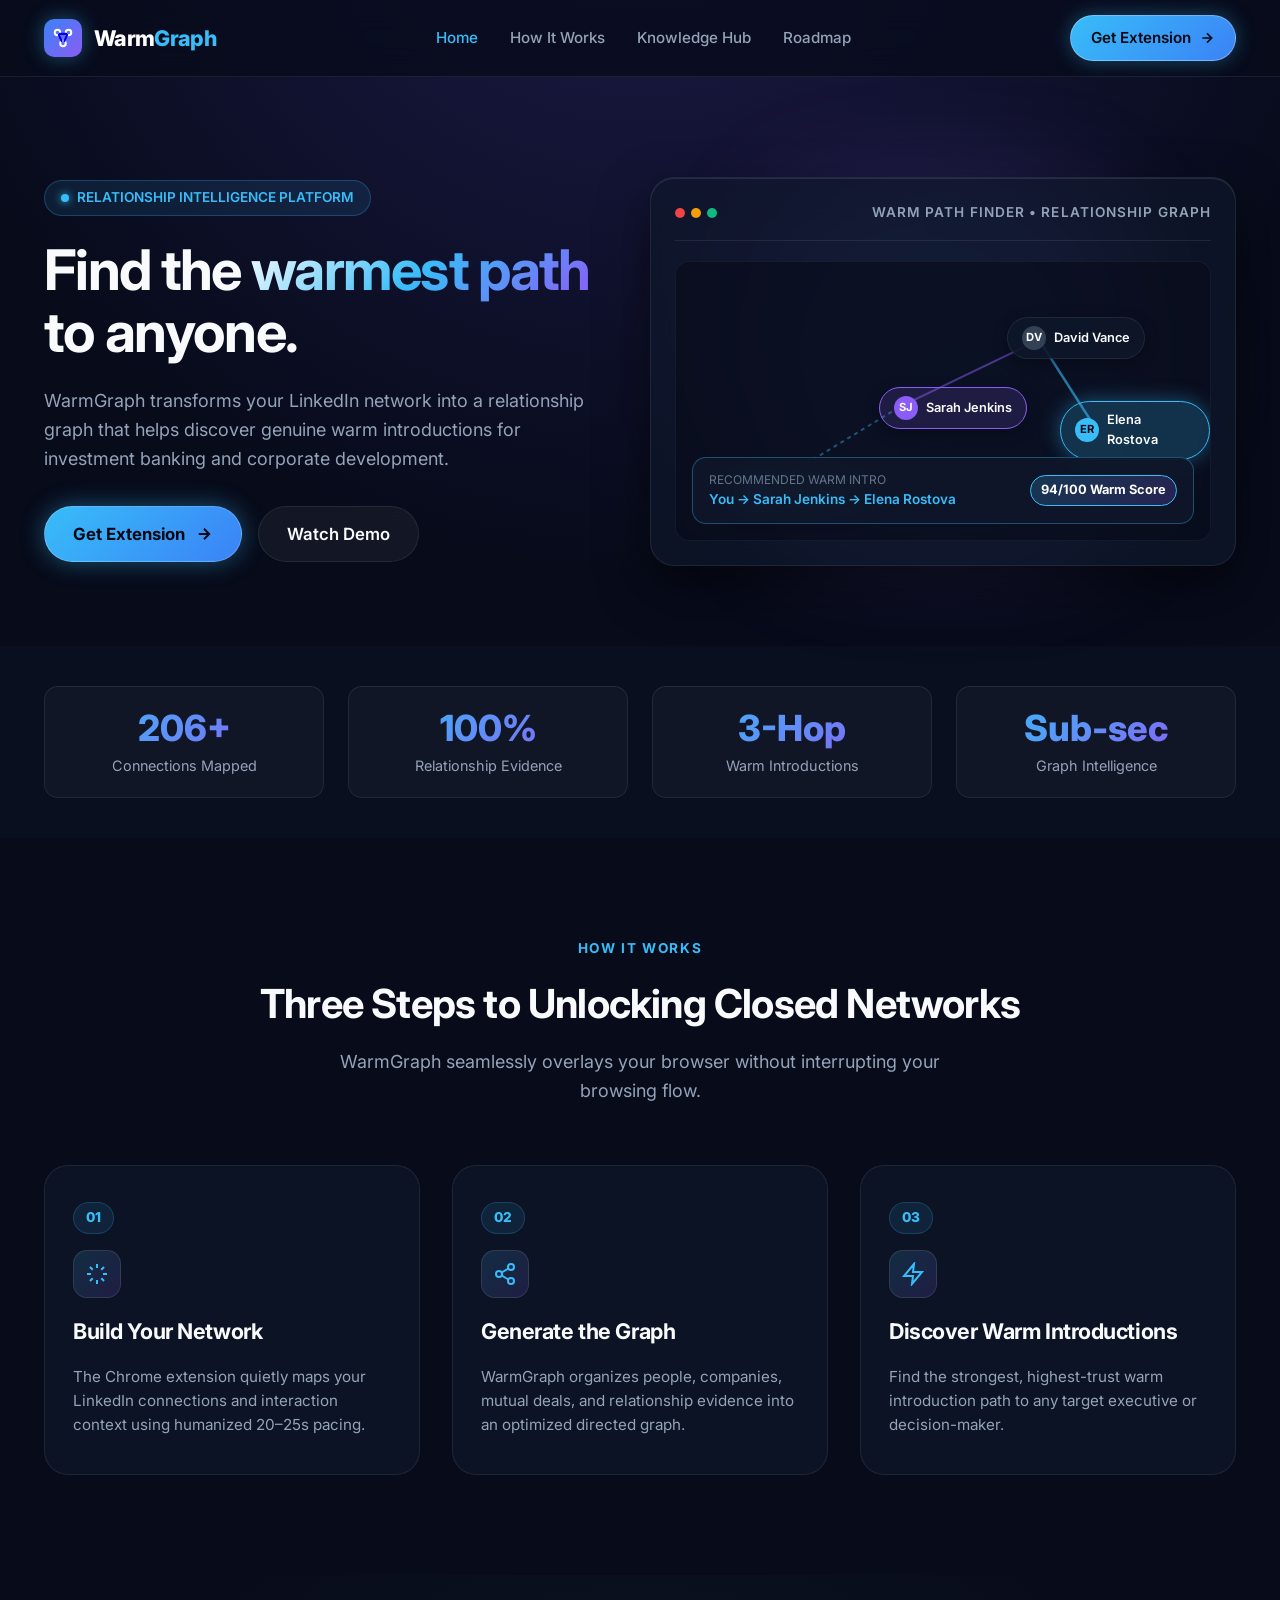
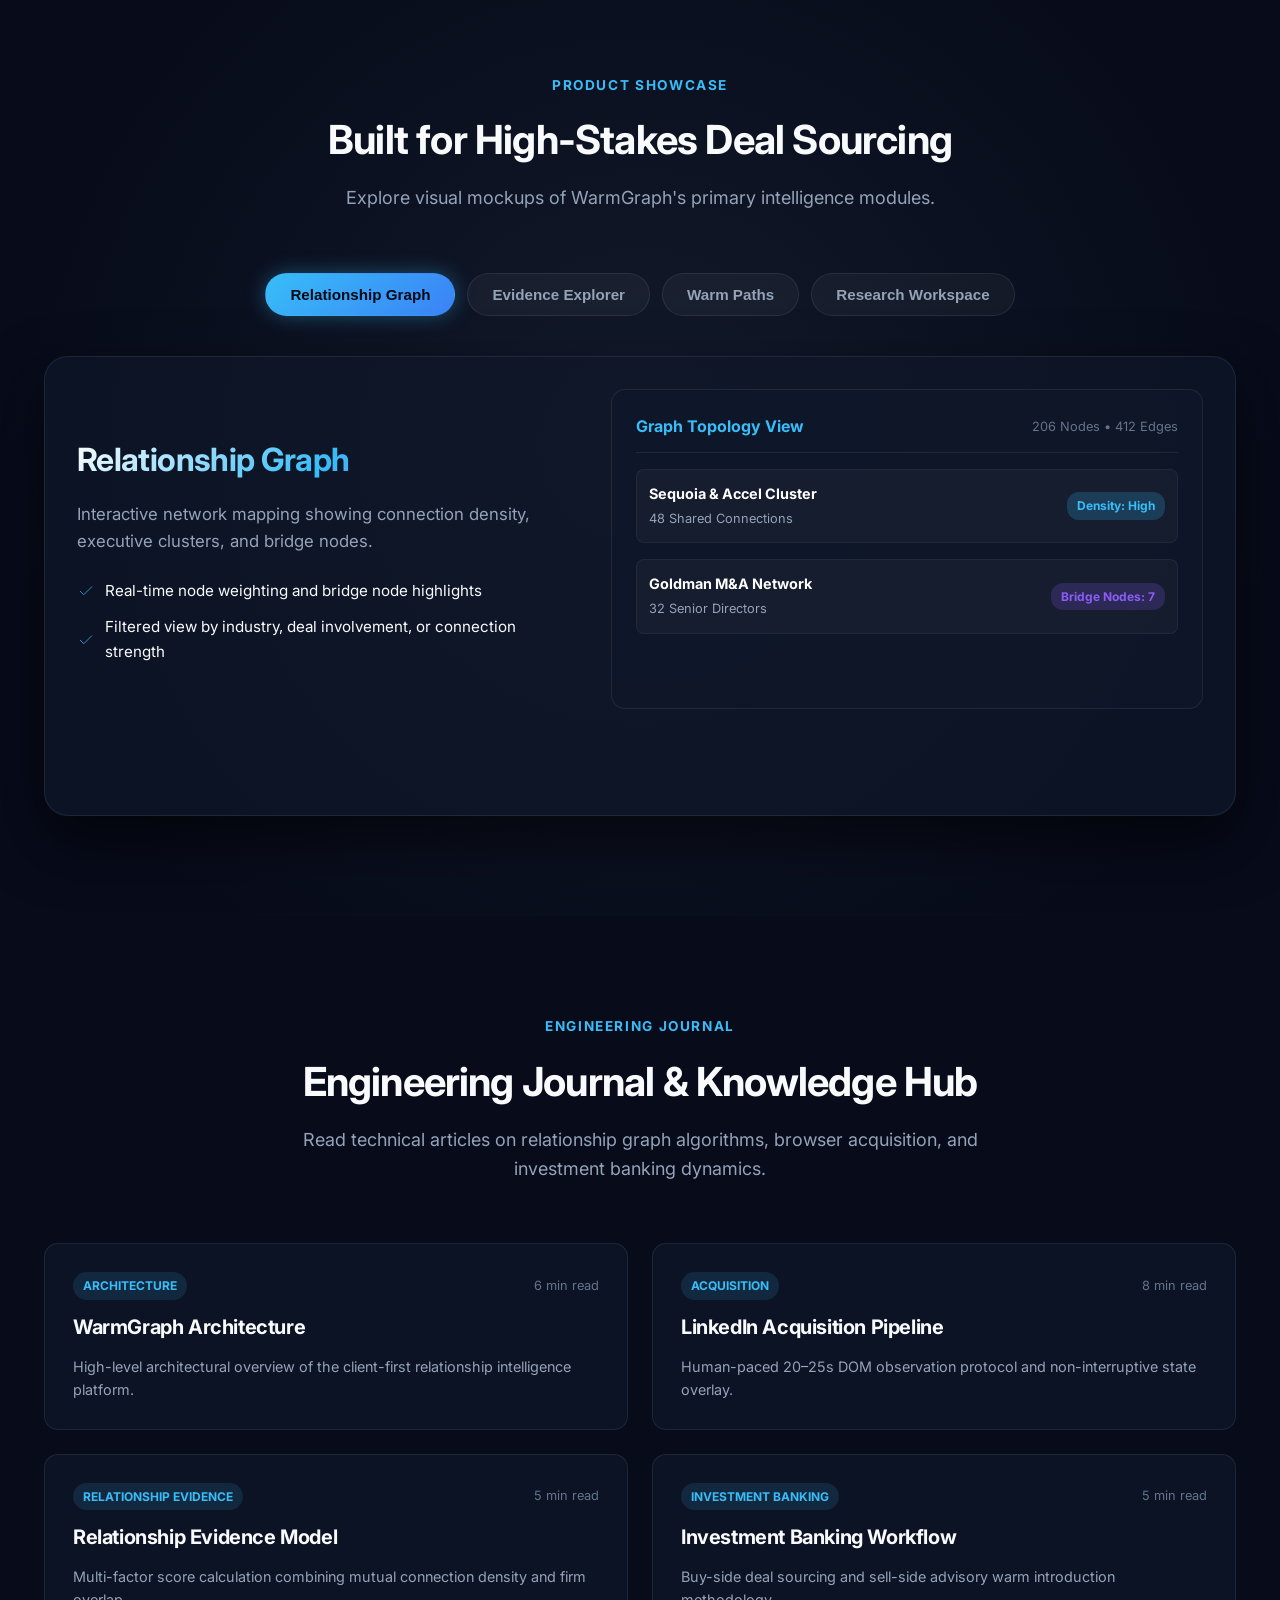
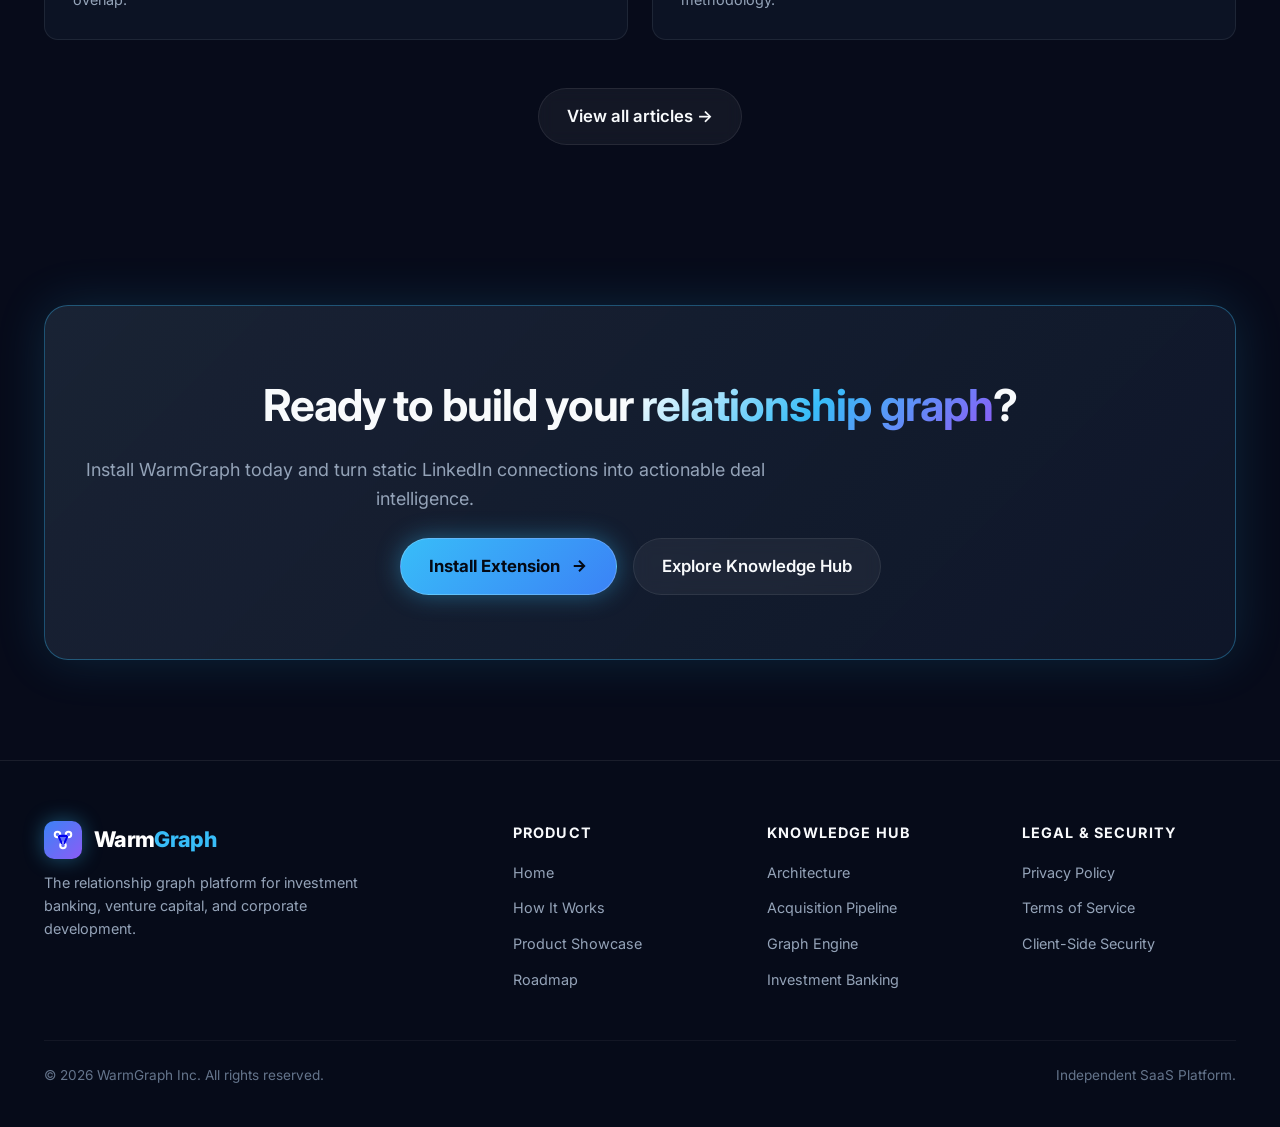
==== website/index.html @ 4ea41fd7 "release: WarmGraph MVP v1 platform" ====
<!DOCTYPE html>
<html lang="en">
<head>
  <meta charset="UTF-8">
  <meta name="viewport" content="width=device-width, initial-scale=1.0">
  <title>WarmGraph — Relationship Intelligence & Warm Path Discovery</title>
  <meta name="description" content="WarmGraph transforms your LinkedIn network into a relationship graph that helps discover genuine warm introductions for investment banking and corporate development.">
  <link rel="stylesheet" href="css/global.css">
  <link rel="stylesheet" href="css/landing.css">
  <link rel="preconnect" href="https://fonts.googleapis.com">
  <link rel="preconnect" href="https://fonts.gstatic.com" crossorigin>
  <link href="https://fonts.googleapis.com/css2?family=Inter:wght@400;500;600;700;800&display=swap" rel="stylesheet">
</head>
<body>

  <!-- Sticky Transparent/Blurred Navbar -->
  <header class="header">
    <div class="container nav-container">
      <a href="index.html" class="logo-link">
        <div class="logo-badge">
          <svg viewBox="0 0 24 24">
            <circle cx="6" cy="6" r="3" />
            <circle cx="18" cy="6" r="3" />
            <circle cx="12" cy="18" r="3" />
            <path d="M8.5 7.5L15.5 7.5 M7.5 8.5L10.5 15.5 M16.5 8.5L13.5 15.5" stroke="currentColor" stroke-linecap="round"/>
          </svg>
        </div>
        <span class="logo-text">Warm<span>Graph</span></span>
      </a>

      <ul class="nav-links">
        <li><a href="index.html" class="nav-link active">Home</a></li>
        <li><a href="#how-it-works" class="nav-link">How It Works</a></li>
        <li><a href="knowledge.html" class="nav-link">Knowledge Hub</a></li>
        <li><a href="roadmap.html" class="nav-link">Roadmap</a></li>
      </ul>

      <div style="display: flex; align-items: center; gap: 16px;">
        <a href="../extension/popup.html" class="nav-cta-btn">
          <span>Get Extension</span>
          <svg width="16" height="16" viewBox="0 0 24 24" fill="none" stroke="currentColor" stroke-width="2.5"><path d="M5 12h14M12 5l7 7-7 7"/></svg>
        </a>
        <button class="mobile-toggle" aria-label="Toggle Navigation Menu">☰</button>
      </div>
    </div>
  </header>

  <!-- Hero Section -->
  <section class="hero-section">
    <div class="container hero-grid">
      <div class="hero-content">
        <div class="hero-pill">
          <span class="hero-pill-pulse"></span>
          <span>RELATIONSHIP INTELLIGENCE PLATFORM</span>
        </div>
        <h1 class="hero-title">Find the <span class="text-gradient">warmest path</span> to anyone.</h1>
        <p class="subtext">
          WarmGraph transforms your LinkedIn network into a relationship graph that helps discover genuine warm introductions for investment banking and corporate development.
        </p>
        <div class="hero-actions">
          <a href="../extension/popup.html" class="btn-primary">
            <span>Get Extension</span>
            <svg width="18" height="18" viewBox="0 0 24 24" fill="none" stroke="currentColor" stroke-width="2.5"><path d="M5 12h14M12 5l7 7-7 7"/></svg>
          </a>
          <a href="#showcase" class="btn-secondary">
            <span>Watch Demo</span>
          </a>
        </div>
      </div>

      <!-- Right Side: Animated Glowing Dashboard Mockup -->
      <div class="hero-mockup-wrapper">
        <div class="hero-mockup-glow"></div>
        <div class="glass-card-mockup">
          <div class="mockup-header">
            <div class="mockup-dots">
              <span class="mockup-dot dot-red"></span>
              <span class="mockup-dot dot-yellow"></span>
              <span class="mockup-dot dot-green"></span>
            </div>
            <span class="mockup-title">Warm Path Finder • Relationship Graph</span>
          </div>

          <div class="graph-canvas">
            <svg class="graph-svg-lines">
              <line x1="18%" y1="80%" x2="42%" y2="52%" stroke="rgba(56, 189, 248, 0.4)" stroke-width="2" stroke-dasharray="4" />
              <line x1="42%" y1="52%" x2="68%" y2="28%" stroke="rgba(139, 92, 246, 0.5)" stroke-width="2" />
              <line x1="68%" y1="28%" x2="78%" y2="58%" stroke="rgba(56, 189, 248, 0.6)" stroke-width="2.5" />
            </svg>

            <div class="graph-nodes-container">
              <div class="node-item node-you">
                <div class="node-avatar">You</div>
                <span>Alex Mercer</span>
              </div>

              <div class="node-item node-bridge1">
                <div class="node-avatar">SJ</div>
                <span>Sarah Jenkins</span>
              </div>

              <div class="node-item node-bridge2">
                <div class="node-avatar">DV</div>
                <span>David Vance</span>
              </div>

              <div class="node-item node-target">
                <div class="node-avatar">ER</div>
                <span>Elena Rostova</span>
              </div>
            </div>

            <div class="path-badge-popup">
              <div class="path-info">
                <span class="path-label">Recommended Warm Intro</span>
                <span class="path-desc">You → Sarah Jenkins → Elena Rostova</span>
              </div>
              <span class="path-score">94/100 Warm Score</span>
            </div>
          </div>
        </div>
      </div>
    </div>
  </section>

  <!-- Trust Section -->
  <section class="trust-strip">
    <div class="container trust-grid">
      <div class="trust-item">
        <div class="trust-number text-blue-gradient">206+</div>
        <div class="trust-label">Connections Mapped</div>
      </div>
      <div class="trust-item">
        <div class="trust-number text-blue-gradient">100%</div>
        <div class="trust-label">Relationship Evidence</div>
      </div>
      <div class="trust-item">
        <div class="trust-number text-blue-gradient">3-Hop</div>
        <div class="trust-label">Warm Introductions</div>
      </div>
      <div class="trust-item">
        <div class="trust-number text-blue-gradient">Sub-sec</div>
        <div class="trust-label">Graph Intelligence</div>
      </div>
    </div>
  </section>

  <!-- How It Works Section -->
  <section id="how-it-works" class="section">
    <div class="container">
      <div class="section-header">
        <span class="section-tag">HOW IT WORKS</span>
        <h2 class="section-title">Three Steps to Unlocking Closed Networks</h2>
        <p class="subtext">WarmGraph seamlessly overlays your browser without interrupting your browsing flow.</p>
      </div>

      <div class="steps-grid">
        <!-- Card 1 -->
        <div class="step-card">
          <span class="step-number">01</span>
          <div class="step-icon">
            <svg viewBox="0 0 24 24"><path d="M12 2v4M12 18v4M4.93 4.93l2.83 2.83M16.24 16.24l2.83 2.83M2 12h4M18 12h4M4.93 19.07l2.83-2.83M16.24 7.76l2.83-2.83"/></svg>
          </div>
          <h3 class="step-title">Build Your Network</h3>
          <p class="step-desc">
            The Chrome extension quietly maps your LinkedIn connections and interaction context using humanized 20–25s pacing.
          </p>
        </div>

        <!-- Card 2 -->
        <div class="step-card">
          <span class="step-number">02</span>
          <div class="step-icon">
            <svg viewBox="0 0 24 24"><circle cx="18" cy="5" r="3"/><circle cx="6" cy="12" r="3"/><circle cx="18" cy="19" r="3"/><line x1="8.59" y1="13.51" x2="15.42" y2="17.49"/><line x1="15.41" y1="6.51" x2="8.59" y2="10.49"/></svg>
          </div>
          <h3 class="step-title">Generate the Graph</h3>
          <p class="step-desc">
            WarmGraph organizes people, companies, mutual deals, and relationship evidence into an optimized directed graph.
          </p>
        </div>

        <!-- Card 3 -->
        <div class="step-card">
          <span class="step-number">03</span>
          <div class="step-icon">
            <svg viewBox="0 0 24 24"><path d="M13 2L3 14h9l-1 8 10-12h-9l1-8z"/></svg>
          </div>
          <h3 class="step-title">Discover Warm Introductions</h3>
          <p class="step-desc">
            Find the strongest, highest-trust warm introduction path to any target executive or decision-maker.
          </p>
        </div>
      </div>
    </div>
  </section>

  <!-- Product Showcase Section -->
  <section id="showcase" class="showcase-section">
    <div class="container">
      <div class="section-header">
        <span class="section-tag">PRODUCT SHOWCASE</span>
        <h2 class="section-title">Built for High-Stakes Deal Sourcing</h2>
        <p class="subtext">Explore visual mockups of WarmGraph's primary intelligence modules.</p>
      </div>

      <!-- Showcase Tabs Navigation -->
      <div class="showcase-tabs">
        <button class="showcase-tab active" data-tab="tab-graph">Relationship Graph</button>
        <button class="showcase-tab" data-tab="tab-evidence">Evidence Explorer</button>
        <button class="showcase-tab" data-tab="tab-paths">Warm Paths</button>
        <button class="showcase-tab" data-tab="tab-hub">Research Workspace</button>
      </div>

      <!-- Showcase Display Panels -->
      <div class="showcase-display">
        <!-- Tab 1: Graph -->
        <div id="tab-graph" class="showcase-content-panel active">
          <div class="showcase-info">
            <h3 class="text-gradient">Relationship Graph</h3>
            <p>Interactive network mapping showing connection density, executive clusters, and bridge nodes.</p>
            <ul class="showcase-list">
              <li class="showcase-list-item">
                <svg viewBox="0 0 24 24"><polyline points="20 6 9 17 4 12"/></svg>
                <span>Real-time node weighting and bridge node highlights</span>
              </li>
              <li class="showcase-list-item">
                <svg viewBox="0 0 24 24"><polyline points="20 6 9 17 4 12"/></svg>
                <span>Filtered view by industry, deal involvement, or connection strength</span>
              </li>
            </ul>
          </div>
          <div class="showcase-preview-card">
            <div style="display: flex; justify-content: space-between; align-items: center; border-bottom: 1px solid var(--border-glass); padding-bottom: 12px;">
              <span style="font-weight: 700; color: var(--primary-blue);">Graph Topology View</span>
              <span style="font-size: 0.8rem; color: var(--text-dim);">206 Nodes • 412 Edges</span>
            </div>
            <div class="preview-row">
              <div>
                <strong style="color: #fff; display: block; font-size: 0.9rem;">Sequoia & Accel Cluster</strong>
                <span style="font-size: 0.8rem; color: var(--text-muted);">48 Shared Connections</span>
              </div>
              <span style="background: rgba(56,189,248,0.2); color: var(--primary-blue); padding: 4px 10px; border-radius: 12px; font-size: 0.75rem; font-weight: 700;">Density: High</span>
            </div>
            <div class="preview-row">
              <div>
                <strong style="color: #fff; display: block; font-size: 0.9rem;">Goldman M&A Network</strong>
                <span style="font-size: 0.8rem; color: var(--text-muted);">32 Senior Directors</span>
              </div>
              <span style="background: rgba(139,92,246,0.2); color: var(--accent-violet); padding: 4px 10px; border-radius: 12px; font-size: 0.75rem; font-weight: 700;">Bridge Nodes: 7</span>
            </div>
          </div>
        </div>

        <!-- Tab 2: Evidence Explorer -->
        <div id="tab-evidence" class="showcase-content-panel">
          <div class="showcase-info">
            <h3 class="text-gradient">Evidence Explorer</h3>
            <p>Inspect extracted raw profile metadata, mutual evidence factors, and interaction recency.</p>
            <ul class="showcase-list">
              <li class="showcase-list-item">
                <svg viewBox="0 0 24 24"><polyline points="20 6 9 17 4 12"/></svg>
                <span>Audit duplicate profiles and field completeness</span>
              </li>
              <li class="showcase-list-item">
                <svg viewBox="0 0 24 24"><polyline points="20 6 9 17 4 12"/></svg>
                <span>Validate connection proofs and co-location data</span>
              </li>
            </ul>
          </div>
          <div class="showcase-preview-card">
            <div class="preview-row">
              <span>Profile evidence: <strong>Elena Rostova</strong></span>
              <span style="color: #10b981; font-weight: 700;">VERIFIED</span>
            </div>
            <div class="preview-row">
              <span>Mutual connection proof: <strong>Sarah Jenkins (0.92 weight)</strong></span>
              <span style="color: #10b981; font-weight: 700;">CONFIRMED</span>
            </div>
          </div>
        </div>

        <!-- Tab 3: Warm Paths -->
        <div id="tab-paths" class="showcase-content-panel">
          <div class="showcase-info">
            <h3 class="text-gradient">Warm Paths</h3>
            <p>Compute multi-hop introduction paths ranked by connection trust and intro likelihood.</p>
            <ul class="showcase-list">
              <li class="showcase-list-item">
                <svg viewBox="0 0 24 24"><polyline points="20 6 9 17 4 12"/></svg>
                <span>Dijkstra-weighted shortest path computation</span>
              </li>
            </ul>
          </div>
          <div class="showcase-preview-card">
            <div class="preview-row">
              <div>
                <span style="font-size: 0.75rem; color: var(--text-dim); text-transform: uppercase;">Path #1</span>
                <p style="color: #fff; font-weight: 600;">You → Sarah Jenkins → Elena Rostova</p>
              </div>
              <span style="background: rgba(56,189,248,0.25); color: var(--primary-blue); padding: 6px 12px; border-radius: 12px; font-weight: 700;">Score 94</span>
            </div>
          </div>
        </div>

        <!-- Tab 4: Research Workspace -->
        <div id="tab-hub" class="showcase-content-panel">
          <div class="showcase-info">
            <h3 class="text-gradient">Research Workspace</h3>
            <p>Access WarmGraph's documentation, investment banking research, and algorithm specs.</p>
          </div>
          <div class="showcase-preview-card">
            <div class="preview-row">
              <span>Documentation Portal: <strong>Knowledge Hub</strong></span>
              <a href="knowledge.html" style="color: var(--primary-blue); text-decoration: none; font-size: 0.85rem; font-weight: 600;">Explore Docs →</a>
            </div>
          </div>
        </div>
      </div>
    </div>
  </section>

  <!-- Knowledge Hub Preview Section -->
  <section class="section">
    <div class="container">
      <div class="section-header">
        <span class="section-tag">ENGINEERING JOURNAL</span>
        <h2 class="section-title">Engineering Journal & Knowledge Hub</h2>
        <p class="subtext">Read technical articles on relationship graph algorithms, browser acquisition, and investment banking dynamics.</p>
      </div>

      <div class="hub-grid">
        <!-- Card 1 -->
        <a href="knowledge.html#architecture" class="hub-card">
          <div class="hub-card-meta">
            <span class="hub-tag">ARCHITECTURE</span>
            <span class="hub-read-time">6 min read</span>
          </div>
          <h3 class="hub-title">WarmGraph Architecture</h3>
          <p class="hub-snippet">High-level architectural overview of the client-first relationship intelligence platform.</p>
        </a>

        <!-- Card 2 -->
        <a href="knowledge.html#acquisition" class="hub-card">
          <div class="hub-card-meta">
            <span class="hub-tag">ACQUISITION</span>
            <span class="hub-read-time">8 min read</span>
          </div>
          <h3 class="hub-title">LinkedIn Acquisition Pipeline</h3>
          <p class="hub-snippet">Human-paced 20–25s DOM observation protocol and non-interruptive state overlay.</p>
        </a>

        <!-- Card 3 -->
        <a href="knowledge.html#relationship" class="hub-card">
          <div class="hub-card-meta">
            <span class="hub-tag">RELATIONSHIP EVIDENCE</span>
            <span class="hub-read-time">5 min read</span>
          </div>
          <h3 class="hub-title">Relationship Evidence Model</h3>
          <p class="hub-snippet">Multi-factor score calculation combining mutual connection density and firm overlap.</p>
        </a>

        <!-- Card 4 -->
        <a href="knowledge.html#banking" class="hub-card">
          <div class="hub-card-meta">
            <span class="hub-tag">INVESTMENT BANKING</span>
            <span class="hub-read-time">5 min read</span>
          </div>
          <h3 class="hub-title">Investment Banking Workflow</h3>
          <p class="hub-snippet">Buy-side deal sourcing and sell-side advisory warm introduction methodology.</p>
        </a>
      </div>

      <div class="hub-footer-cta">
        <a href="knowledge.html" class="btn-secondary">
          <span>View all articles →</span>
        </a>
      </div>
    </div>
  </section>

  <!-- Final CTA Section -->
  <section class="container cta-banner">
    <div class="cta-glass-box">
      <h2>Ready to build your <span class="text-gradient">relationship graph</span>?</h2>
      <p class="subtext">Install WarmGraph today and turn static LinkedIn connections into actionable deal intelligence.</p>
      <div style="display: flex; gap: 16px; justify-content: center; flex-wrap: wrap; margin-top: 24px;">
        <a href="../extension/popup.html" class="btn-primary">
          <span>Install Extension</span>
          <svg width="18" height="18" viewBox="0 0 24 24" fill="none" stroke="currentColor" stroke-width="2.5"><path d="M5 12h14M12 5l7 7-7 7"/></svg>
        </a>
        <a href="knowledge.html" class="btn-secondary">
          <span>Explore Knowledge Hub</span>
        </a>
      </div>
    </div>
  </section>

  <!-- Footer -->
  <footer class="footer">
    <div class="container">
      <div class="footer-grid">
        <div class="footer-brand">
          <a href="index.html" class="logo-link">
            <div class="logo-badge">
              <svg viewBox="0 0 24 24">
                <circle cx="6" cy="6" r="3" />
                <circle cx="18" cy="6" r="3" />
                <circle cx="12" cy="18" r="3" />
                <path d="M8.5 7.5L15.5 7.5 M7.5 8.5L10.5 15.5 M16.5 8.5L13.5 15.5" stroke="currentColor" stroke-linecap="round"/>
              </svg>
            </div>
            <span class="logo-text">Warm<span>Graph</span></span>
          </a>
          <p>The relationship graph platform for investment banking, venture capital, and corporate development.</p>
        </div>

        <div>
          <h4 class="footer-col-title">Product</h4>
          <ul class="footer-links">
            <li><a href="index.html">Home</a></li>
            <li><a href="#how-it-works">How It Works</a></li>
            <li><a href="#showcase">Product Showcase</a></li>
            <li><a href="roadmap.html">Roadmap</a></li>
          </ul>
        </div>

        <div>
          <h4 class="footer-col-title">Knowledge Hub</h4>
          <ul class="footer-links">
            <li><a href="knowledge.html#architecture">Architecture</a></li>
            <li><a href="knowledge.html#acquisition">Acquisition Pipeline</a></li>
            <li><a href="knowledge.html#graph_engine">Graph Engine</a></li>
            <li><a href="knowledge.html#banking">Investment Banking</a></li>
          </ul>
        </div>

        <div>
          <h4 class="footer-col-title">Legal & Security</h4>
          <ul class="footer-links">
            <li><a href="#">Privacy Policy</a></li>
            <li><a href="#">Terms of Service</a></li>
            <li><a href="#">Client-Side Security</a></li>
          </ul>
        </div>
      </div>

      <div class="footer-bottom">
        <span>&copy; 2026 WarmGraph Inc. All rights reserved.</span>
        <span>Independent SaaS Platform.</span>
      </div>
    </div>
  </footer>

  <script src="js/app.js"></script>
  <script src="js/animations.js"></script>
</body>
</html>
---- website/css/global.css ----
/* WarmGraph SaaS Public Design System - Global CSS */
:root {
  --bg-dark: #070b1a;
  --bg-dark-secondary: #0b1128;
  --bg-card: rgba(15, 23, 42, 0.7);
  --bg-card-hover: rgba(30, 41, 59, 0.8);
  --bg-glass: rgba(255, 255, 255, 0.03);
  --border-glass: rgba(255, 255, 255, 0.08);
  --border-glass-active: rgba(56, 189, 248, 0.35);
  
  --primary-blue: #38bdf8;
  --primary-blue-hover: #0ea5e9;
  --accent-violet: #8b5cf6;
  --accent-glow: rgba(56, 189, 248, 0.25);
  --purple-glow: rgba(139, 92, 246, 0.2);
  
  --text-main: #f8fafc;
  --text-muted: #94a3b8;
  --text-dim: #64748b;
  
  --font-family: 'Inter', -apple-system, BlinkMacSystemFont, "Segoe UI", Roboto, sans-serif;
  --transition-fast: 0.2s ease;
  --transition-normal: 0.3s cubic-bezier(0.4, 0, 0.2, 1);
  
  --radius-sm: 8px;
  --radius-md: 14px;
  --radius-lg: 24px;
  --radius-full: 9999px;
}

* {
  box-sizing: border-box;
  margin: 0;
  padding: 0;
}

html {
  scroll-behavior: smooth;
  font-family: var(--font-family);
  background-color: var(--bg-dark);
  color: var(--text-main);
}

body {
  overflow-x: hidden;
  line-height: 1.6;
  background: radial-gradient(circle at 50% -20%, #1e1b4b 0%, #070b1a 60%);
  background-attachment: fixed;
  min-height: 100vh;
}

/* Typography Helpers */
h1, h2, h3, h4 {
  color: var(--text-main);
  font-weight: 700;
  letter-spacing: -0.02em;
}

.text-gradient {
  background: linear-gradient(135deg, #ffffff 0%, #38bdf8 50%, #8b5cf6 100%);
  -webkit-background-clip: text;
  -webkit-text-fill-color: transparent;
}

.text-blue-gradient {
  background: linear-gradient(135deg, #38bdf8 0%, #8b5cf6 100%);
  -webkit-background-clip: text;
  -webkit-text-fill-color: transparent;
}

.subtext {
  color: var(--text-muted);
  font-size: 1.125rem;
  max-width: 680px;
}

/* Container */
.container {
  max-width: 1240px;
  margin: 0 auto;
  padding: 0 24px;
}

/* Header & Sticky Nav */
.header {
  position: sticky;
  top: 0;
  z-index: 1000;
  backdrop-filter: blur(16px);
  -webkit-backdrop-filter: blur(16px);
  background: rgba(7, 11, 26, 0.75);
  border-bottom: 1px solid var(--border-glass);
  transition: all var(--transition-normal);
}

.nav-container {
  display: flex;
  align-items: center;
  justify-content: space-between;
  height: 76px;
}

.logo-link {
  display: flex;
  align-items: center;
  gap: 12px;
  text-decoration: none;
}

.logo-badge {
  width: 38px;
  height: 38px;
  border-radius: 10px;
  background: linear-gradient(135deg, #3b82f6, #8b5cf6);
  display: flex;
  align-items: center;
  justify-content: center;
  box-shadow: 0 0 20px rgba(56, 189, 248, 0.4);
}

.logo-badge svg {
  width: 22px;
  height: 22px;
  fill: none;
  stroke: #ffffff;
  stroke-width: 2.2;
}

.logo-text {
  font-size: 1.35rem;
  font-weight: 800;
  color: #ffffff;
  letter-spacing: -0.03em;
}

.logo-text span {
  color: var(--primary-blue);
}

.nav-links {
  display: flex;
  align-items: center;
  gap: 32px;
  list-style: none;
}

.nav-link {
  color: var(--text-muted);
  text-decoration: none;
  font-weight: 500;
  font-size: 0.95rem;
  transition: color var(--transition-fast);
}

.nav-link:hover, .nav-link.active {
  color: var(--primary-blue);
}

.nav-cta-btn {
  display: inline-flex;
  align-items: center;
  gap: 8px;
  padding: 10px 20px;
  background: linear-gradient(135deg, #38bdf8 0%, #3b82f6 100%);
  color: #040914;
  font-weight: 600;
  font-size: 0.95rem;
  border-radius: var(--radius-full);
  text-decoration: none;
  box-shadow: 0 0 20px rgba(56, 189, 248, 0.35);
  transition: all var(--transition-normal);
  border: 1px solid rgba(255, 255, 255, 0.3);
}

.nav-cta-btn:hover {
  transform: translateY(-2px);
  box-shadow: 0 0 30px rgba(56, 189, 248, 0.6);
  background: linear-gradient(135deg, #60a5fa 0%, #2563eb 100%);
}

.mobile-toggle {
  display: none;
  background: none;
  border: none;
  color: var(--text-main);
  font-size: 1.5rem;
  cursor: pointer;
}

/* Button Variants */
.btn-primary {
  display: inline-flex;
  align-items: center;
  gap: 10px;
  padding: 14px 28px;
  background: linear-gradient(135deg, #38bdf8 0%, #3b82f6 100%);
  color: #040914;
  font-weight: 700;
  font-size: 1.05rem;
  border-radius: var(--radius-full);
  text-decoration: none;
  box-shadow: 0 0 25px rgba(56, 189, 248, 0.4);
  transition: all var(--transition-normal);
  border: 1px solid rgba(255, 255, 255, 0.2);
}

.btn-primary:hover {
  transform: translateY(-3px);
  box-shadow: 0 0 35px rgba(56, 189, 248, 0.65);
}

.btn-secondary {
  display: inline-flex;
  align-items: center;
  gap: 10px;
  padding: 14px 28px;
  background: rgba(255, 255, 255, 0.05);
  color: var(--text-main);
  font-weight: 600;
  font-size: 1.05rem;
  border-radius: var(--radius-full);
  text-decoration: none;
  border: 1px solid var(--border-glass);
  transition: all var(--transition-normal);
  backdrop-filter: blur(8px);
}

.btn-secondary:hover {
  background: rgba(255, 255, 255, 0.1);
  border-color: rgba(255, 255, 255, 0.2);
  transform: translateY(-3px);
}

/* Footer */
.footer {
  border-top: 1px solid var(--border-glass);
  padding: 60px 0 40px;
  background: rgba(7, 11, 26, 0.95);
}

.footer-grid {
  display: grid;
  grid-template-columns: 2fr repeat(3, 1fr);
  gap: 40px;
  margin-bottom: 48px;
}

.footer-brand p {
  color: var(--text-muted);
  font-size: 0.9rem;
  margin-top: 12px;
  max-width: 320px;
}

.footer-col-title {
  font-size: 0.9rem;
  font-weight: 700;
  text-transform: uppercase;
  letter-spacing: 0.08em;
  margin-bottom: 16px;
  color: var(--text-main);
}

.footer-links {
  list-style: none;
  display: flex;
  flex-direction: column;
  gap: 10px;
}

.footer-links a {
  color: var(--text-muted);
  text-decoration: none;
  font-size: 0.9rem;
  transition: color var(--transition-fast);
}

.footer-links a:hover {
  color: var(--primary-blue);
}

.footer-bottom {
  border-top: 1px solid rgba(255, 255, 255, 0.05);
  padding-top: 24px;
  display: flex;
  align-items: center;
  justify-content: space-between;
  color: var(--text-dim);
  font-size: 0.85rem;
}

/* Animations */
@keyframes fadeIn {
  from { opacity: 0; transform: translateY(10px); }
  to { opacity: 1; transform: translateY(0); }
}

@keyframes pulse {
  0% { transform: scale(0.95); box-shadow: 0 0 0 0 rgba(56, 189, 248, 0.7); }
  70% { transform: scale(1); box-shadow: 0 0 0 8px rgba(56, 189, 248, 0); }
  100% { transform: scale(0.95); box-shadow: 0 0 0 0 rgba(56, 189, 248, 0); }
}

@media (max-width: 768px) {
  .nav-links { display: none; }
  .mobile-toggle { display: block; }
  .footer-grid { grid-template-columns: 1fr; }
}
---- website/css/landing.css ----
/* Landing Page Stylesheet (landing.css) */

/* Hero Section */
.hero-section {
  padding: 100px 0 80px;
  position: relative;
}

.hero-grid {
  display: grid;
  grid-template-columns: 1fr 1.05fr;
  gap: 48px;
  align-items: center;
}

.hero-content {
  display: flex;
  flex-direction: column;
  gap: 24px;
}

.hero-pill {
  display: inline-flex;
  align-items: center;
  gap: 8px;
  padding: 6px 16px;
  background: rgba(56, 189, 248, 0.1);
  border: 1px solid rgba(56, 189, 248, 0.25);
  border-radius: var(--radius-full);
  font-size: 0.85rem;
  font-weight: 600;
  color: var(--primary-blue);
  width: fit-content;
}

.hero-pill-pulse {
  width: 8px;
  height: 8px;
  border-radius: 50%;
  background-color: var(--primary-blue);
  box-shadow: 0 0 8px var(--primary-blue);
  animation: pulse 2s infinite;
}

.hero-title {
  font-size: 3.5rem;
  line-height: 1.1;
  letter-spacing: -0.03em;
}

.hero-actions {
  display: flex;
  align-items: center;
  gap: 16px;
  margin-top: 8px;
  flex-wrap: wrap;
}

/* Hero Graph Visual Mockup */
.hero-mockup-wrapper {
  position: relative;
}

.hero-mockup-glow {
  position: absolute;
  top: 50%;
  left: 50%;
  transform: translate(-50%, -50%);
  width: 110%;
  height: 110%;
  background: radial-gradient(circle, var(--accent-glow) 0%, rgba(139, 92, 246, 0.15) 50%, transparent 70%);
  filter: blur(40px);
  z-index: 0;
  pointer-events: none;
}

.glass-card-mockup {
  position: relative;
  z-index: 1;
  background: var(--bg-card);
  border: 1px solid var(--border-glass);
  border-radius: var(--radius-lg);
  padding: 24px;
  backdrop-filter: blur(20px);
  box-shadow: 0 20px 50px rgba(0, 0, 0, 0.5), inset 0 1px 0 rgba(255, 255, 255, 0.1);
}

.mockup-header {
  display: flex;
  align-items: center;
  justify-content: space-between;
  padding-bottom: 16px;
  border-bottom: 1px solid var(--border-glass);
  margin-bottom: 20px;
}

.mockup-dots {
  display: flex;
  gap: 6px;
}

.mockup-dot {
  width: 10px;
  height: 10px;
  border-radius: 50%;
}
.dot-red { background: #ef4444; }
.dot-yellow { background: #f59e0b; }
.dot-green { background: #10b981; }

.mockup-title {
  font-size: 0.85rem;
  font-weight: 600;
  color: var(--text-muted);
  text-transform: uppercase;
  letter-spacing: 0.08em;
}

.graph-canvas {
  height: 280px;
  background: rgba(7, 11, 26, 0.6);
  border-radius: var(--radius-md);
  position: relative;
  overflow: hidden;
  border: 1px solid rgba(255, 255, 255, 0.05);
}

.graph-nodes-container {
  position: absolute;
  inset: 0;
}

.graph-svg-lines {
  position: absolute;
  width: 100%;
  height: 100%;
  top: 0;
  left: 0;
}

.node-item {
  position: absolute;
  display: flex;
  align-items: center;
  gap: 8px;
  padding: 8px 14px;
  background: rgba(15, 23, 42, 0.9);
  border: 1px solid var(--border-glass);
  border-radius: var(--radius-full);
  box-shadow: 0 4px 15px rgba(0, 0, 0, 0.3);
  font-size: 0.8rem;
  font-weight: 600;
  color: var(--text-main);
  transition: all var(--transition-normal);
  cursor: pointer;
}

.node-item:hover {
  border-color: var(--primary-blue);
  box-shadow: 0 0 15px rgba(56, 189, 248, 0.5);
  transform: scale(1.05);
}

.node-avatar {
  width: 24px;
  height: 24px;
  border-radius: 50%;
  background: #334155;
  display: flex;
  align-items: center;
  justify-content: center;
  font-size: 0.7rem;
  font-weight: 700;
  color: #fff;
}

.node-you { top: 75%; left: 10%; border-color: #3b82f6; background: rgba(59, 130, 246, 0.15); }
.node-you .node-avatar { background: #3b82f6; }
.node-bridge1 { top: 45%; left: 38%; border-color: #8b5cf6; background: rgba(139, 92, 246, 0.15); }
.node-bridge1 .node-avatar { background: #8b5cf6; }
.node-bridge2 { top: 20%; left: 62%; }
.node-target { top: 50%; left: 72%; border-color: var(--primary-blue); background: rgba(56, 189, 248, 0.2); box-shadow: 0 0 20px rgba(56, 189, 248, 0.4); }
.node-target .node-avatar { background: var(--primary-blue); color: #040914; }

.path-badge-popup {
  position: absolute;
  bottom: 16px;
  left: 16px;
  right: 16px;
  background: rgba(15, 23, 42, 0.95);
  border: 1px solid var(--border-glass-active);
  padding: 12px 16px;
  border-radius: var(--radius-md);
  display: flex;
  align-items: center;
  justify-content: space-between;
  backdrop-filter: blur(10px);
}

.path-info { display: flex; flex-direction: column; }
.path-label { font-size: 0.75rem; color: var(--text-dim); text-transform: uppercase; }
.path-desc { font-size: 0.85rem; font-weight: 600; color: var(--primary-blue); }
.path-score { background: linear-gradient(135deg, rgba(56, 189, 248, 0.2), rgba(139, 92, 246, 0.2)); border: 1px solid var(--primary-blue); color: #ffffff; padding: 4px 10px; border-radius: var(--radius-full); font-size: 0.8rem; font-weight: 700; }

/* Trust Strip Section */
.trust-strip {
  padding: 40px 0;
  background: rgba(15, 23, 42, 0.3);
  border-y: 1px solid var(--border-glass);
}

.trust-grid {
  display: grid;
  grid-template-columns: repeat(4, 1fr);
  gap: 24px;
}

.trust-item {
  text-align: center;
  padding: 20px;
  background: var(--bg-glass);
  border: 1px solid var(--border-glass);
  border-radius: var(--radius-md);
}

.trust-number {
  font-size: 2.25rem;
  font-weight: 800;
  color: var(--text-main);
  line-height: 1.2;
}

.trust-label {
  font-size: 0.9rem;
  color: var(--text-muted);
  margin-top: 4px;
}

/* Section Shared */
.section { padding: 100px 0; }
.section-header { text-align: center; margin-bottom: 60px; display: flex; flex-direction: column; align-items: center; gap: 12px; }
.section-tag { font-size: 0.85rem; font-weight: 700; text-transform: uppercase; letter-spacing: 0.12em; color: var(--primary-blue); }
.section-title { font-size: 2.5rem; }

/* How it Works */
.steps-grid { display: grid; grid-template-columns: repeat(3, 1fr); gap: 32px; }
.step-card { background: var(--bg-card); border: 1px solid var(--border-glass); border-radius: var(--radius-lg); padding: 36px 28px; transition: all var(--transition-normal); display: flex; flex-direction: column; gap: 16px; }
.step-card:hover { transform: translateY(-6px); border-color: var(--border-glass-active); background: var(--bg-card-hover); box-shadow: 0 12px 30px rgba(0, 0, 0, 0.4), 0 0 20px rgba(56, 189, 248, 0.15); }
.step-number { font-size: 0.85rem; font-weight: 800; color: var(--primary-blue); background: rgba(56, 189, 248, 0.1); border: 1px solid rgba(56, 189, 248, 0.2); width: fit-content; padding: 4px 12px; border-radius: var(--radius-full); }
.step-icon { width: 48px; height: 48px; border-radius: var(--radius-md); background: linear-gradient(135deg, rgba(56, 189, 248, 0.15), rgba(139, 92, 246, 0.15)); border: 1px solid rgba(255, 255, 255, 0.1); display: flex; align-items: center; justify-content: center; }
.step-icon svg { width: 24px; height: 24px; stroke: var(--primary-blue); fill: none; stroke-width: 2; }
.step-title { font-size: 1.35rem; }
.step-desc { color: var(--text-muted); font-size: 0.95rem; }

/* Product Showcase Tabs */
.showcase-section { background: radial-gradient(circle at 50% 50%, rgba(30, 41, 59, 0.5) 0%, var(--bg-dark) 80%); padding: 100px 0; }
.showcase-tabs { display: flex; justify-content: center; gap: 12px; margin-bottom: 40px; flex-wrap: wrap; }
.showcase-tab { padding: 12px 24px; border-radius: var(--radius-full); background: rgba(255, 255, 255, 0.04); border: 1px solid var(--border-glass); color: var(--text-muted); font-weight: 600; font-size: 0.95rem; cursor: pointer; transition: all var(--transition-fast); }
.showcase-tab:hover { color: var(--text-main); background: rgba(255, 255, 255, 0.08); }
.showcase-tab.active { background: linear-gradient(135deg, #38bdf8 0%, #3b82f6 100%); color: #040914; border-color: transparent; box-shadow: 0 0 20px rgba(56, 189, 248, 0.35); }

.showcase-display { background: var(--bg-card); border: 1px solid var(--border-glass); border-radius: var(--radius-lg); padding: 32px; min-height: 460px; box-shadow: 0 25px 60px rgba(0, 0, 0, 0.6); position: relative; overflow: hidden; }
.showcase-content-panel { display: none; grid-template-columns: 1fr 1.2fr; gap: 40px; align-items: center; animation: fadeIn 0.4s ease forwards; }
.showcase-content-panel.active { display: grid; }
.showcase-info h3 { font-size: 2rem; margin-bottom: 16px; }
.showcase-info p { color: var(--text-muted); font-size: 1.05rem; margin-bottom: 24px; }
.showcase-list { list-style: none; display: flex; flex-direction: column; gap: 12px; }
.showcase-list-item { display: flex; align-items: center; gap: 10px; font-size: 0.95rem; color: var(--text-main); }
.showcase-list-item svg { width: 18px; height: 18px; stroke: var(--primary-blue); flex-shrink: 0; fill: none; }

.showcase-preview-card { background: rgba(15, 23, 42, 0.9); border: 1px solid var(--border-glass); border-radius: var(--radius-md); padding: 24px; min-height: 320px; display: flex; flex-direction: column; gap: 16px; }
.preview-row { display: flex; align-items: center; justify-content: space-between; padding: 12px; background: rgba(255, 255, 255, 0.03); border: 1px solid rgba(255, 255, 255, 0.05); border-radius: var(--radius-sm); }

/* Knowledge Hub Preview */
.hub-grid { display: grid; grid-template-columns: repeat(2, 1fr); gap: 24px; }
.hub-card { background: var(--bg-card); border: 1px solid var(--border-glass); border-radius: var(--radius-md); padding: 28px; transition: all var(--transition-normal); display: flex; flex-direction: column; gap: 14px; text-decoration: none; }
.hub-card:hover { border-color: var(--primary-blue); transform: translateY(-4px); background: var(--bg-card-hover); box-shadow: 0 10px 25px rgba(0, 0, 0, 0.3), 0 0 15px rgba(56, 189, 248, 0.15); }
.hub-card-meta { display: flex; align-items: center; justify-content: space-between; }
.hub-tag { font-size: 0.75rem; font-weight: 700; color: var(--primary-blue); background: rgba(56, 189, 248, 0.12); padding: 4px 10px; border-radius: var(--radius-full); }
.hub-read-time { font-size: 0.8rem; color: var(--text-dim); }
.hub-title { font-size: 1.25rem; line-height: 1.35; }
.hub-snippet { font-size: 0.9rem; color: var(--text-muted); }
.hub-footer-cta { text-align: center; margin-top: 48px; }

/* Final CTA Section */
.cta-banner { margin: 60px auto 100px; }
.cta-glass-box { background: linear-gradient(135deg, rgba(30, 41, 59, 0.8) 0%, rgba(15, 23, 42, 0.95) 100%); border: 1px solid var(--border-glass-active); border-radius: var(--radius-lg); padding: 64px 40px; text-align: center; position: relative; overflow: hidden; box-shadow: 0 0 50px rgba(56, 189, 248, 0.15); }
.cta-glass-box h2 { font-size: 2.75rem; margin-bottom: 16px; }

@media (max-width: 1024px) {
  .hero-grid { grid-template-columns: 1fr; text-align: center; }
  .hero-content { align-items: center; }
  .trust-grid { grid-template-columns: repeat(2, 1fr); }
  .steps-grid { grid-template-columns: 1fr; }
  .showcase-content-panel.active { grid-template-columns: 1fr; }
  .hub-grid { grid-template-columns: 1fr; }
}
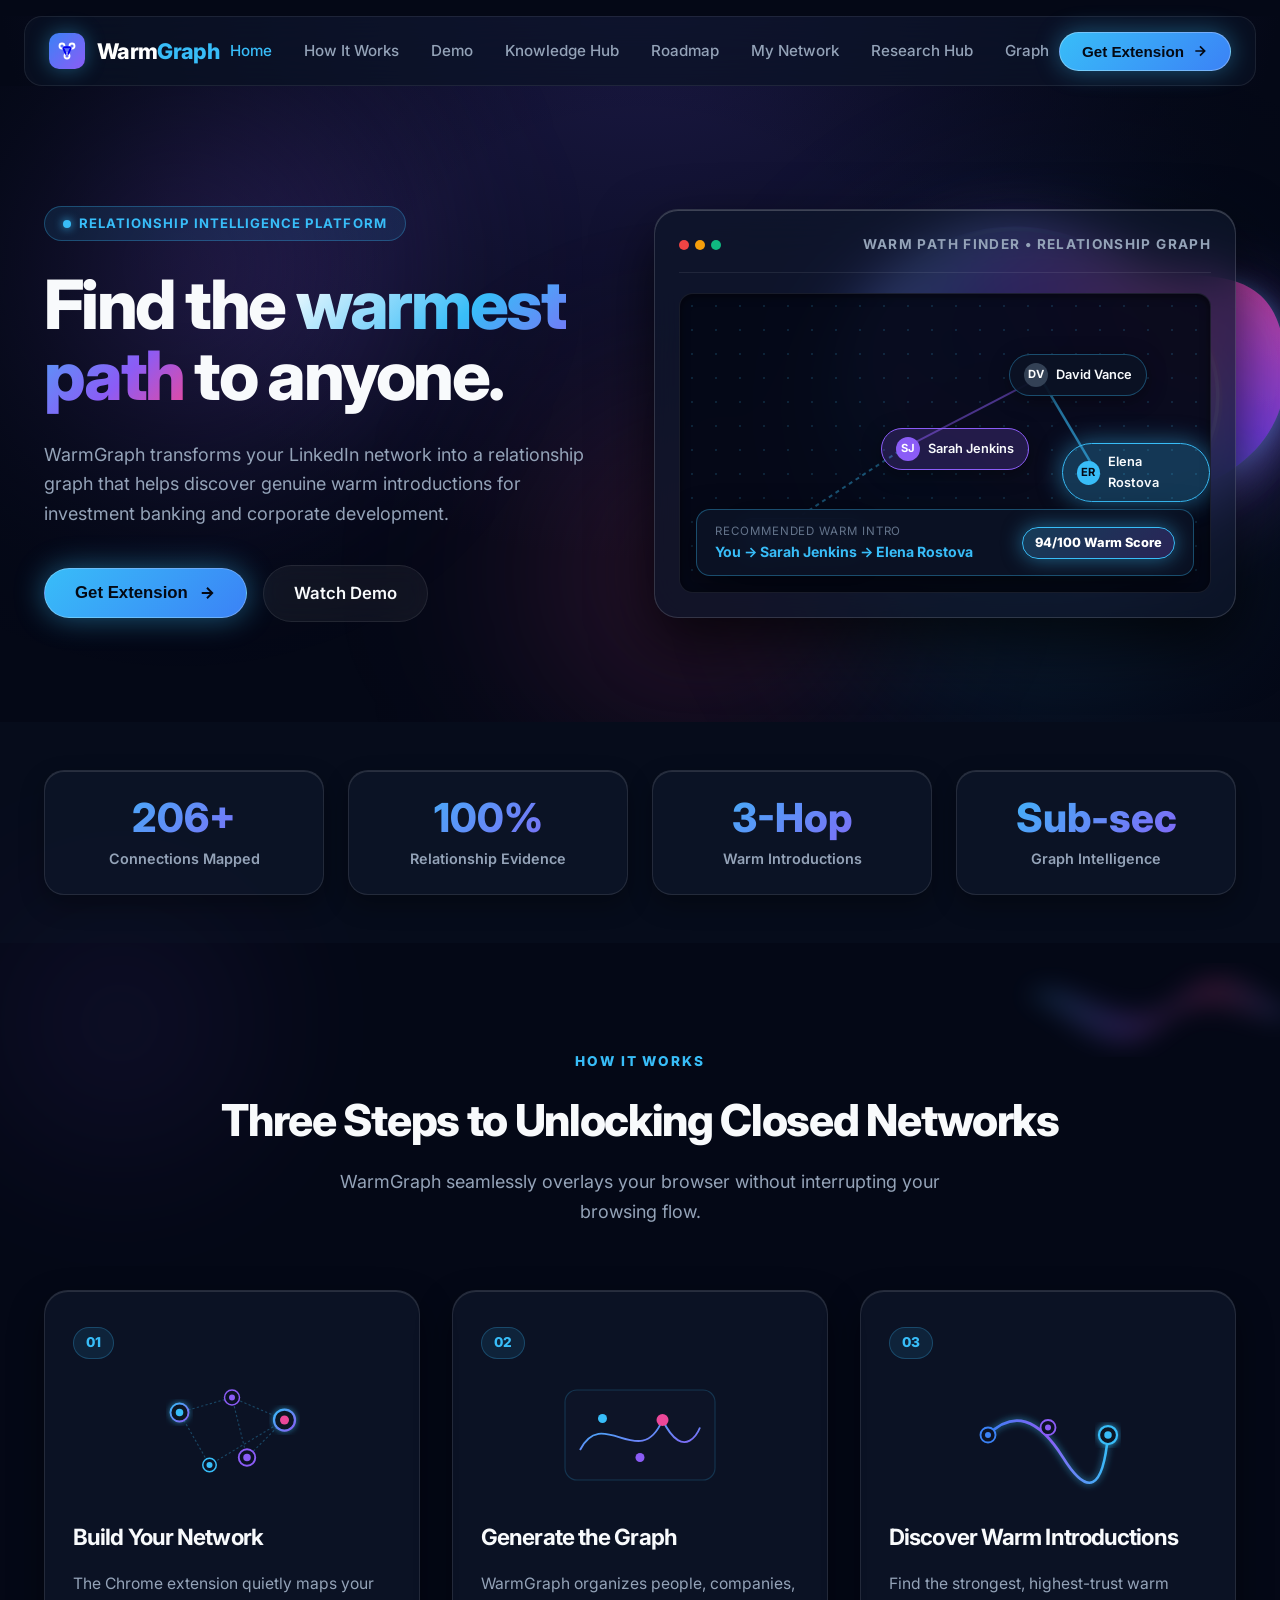
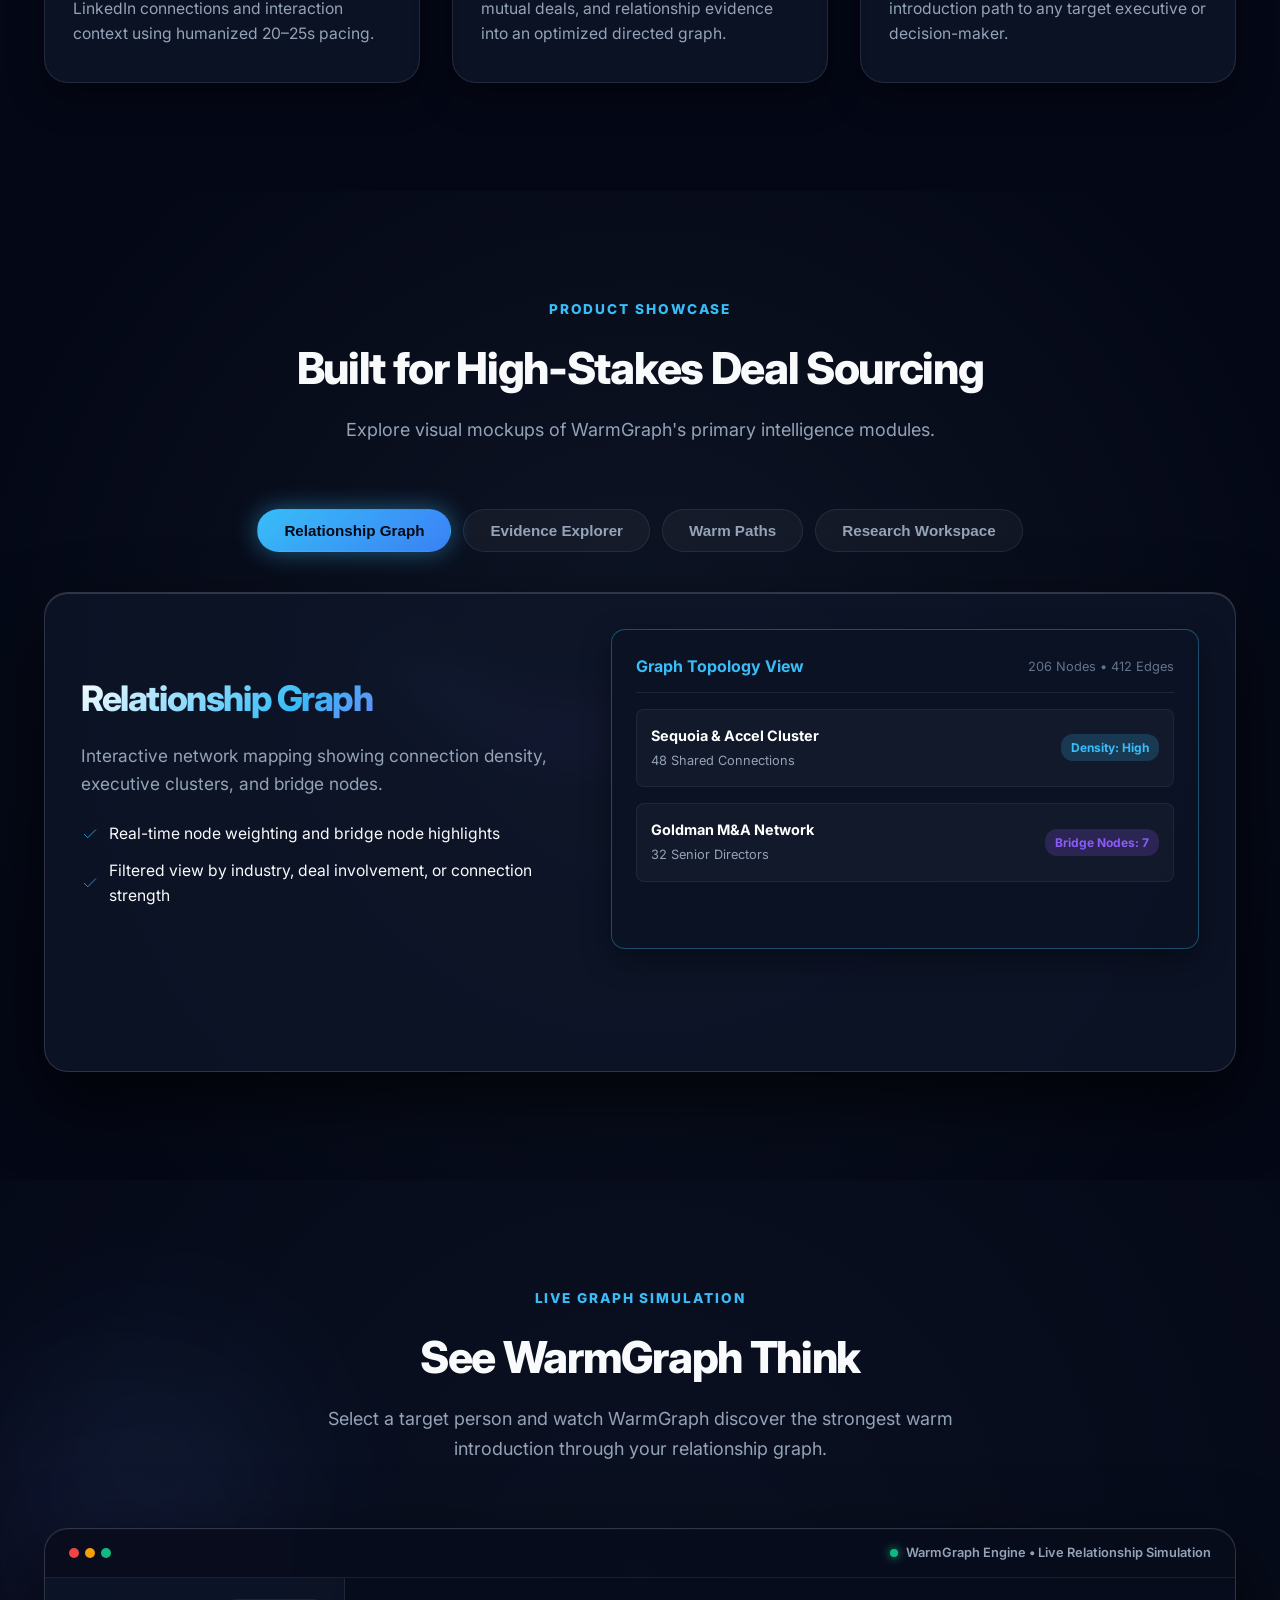
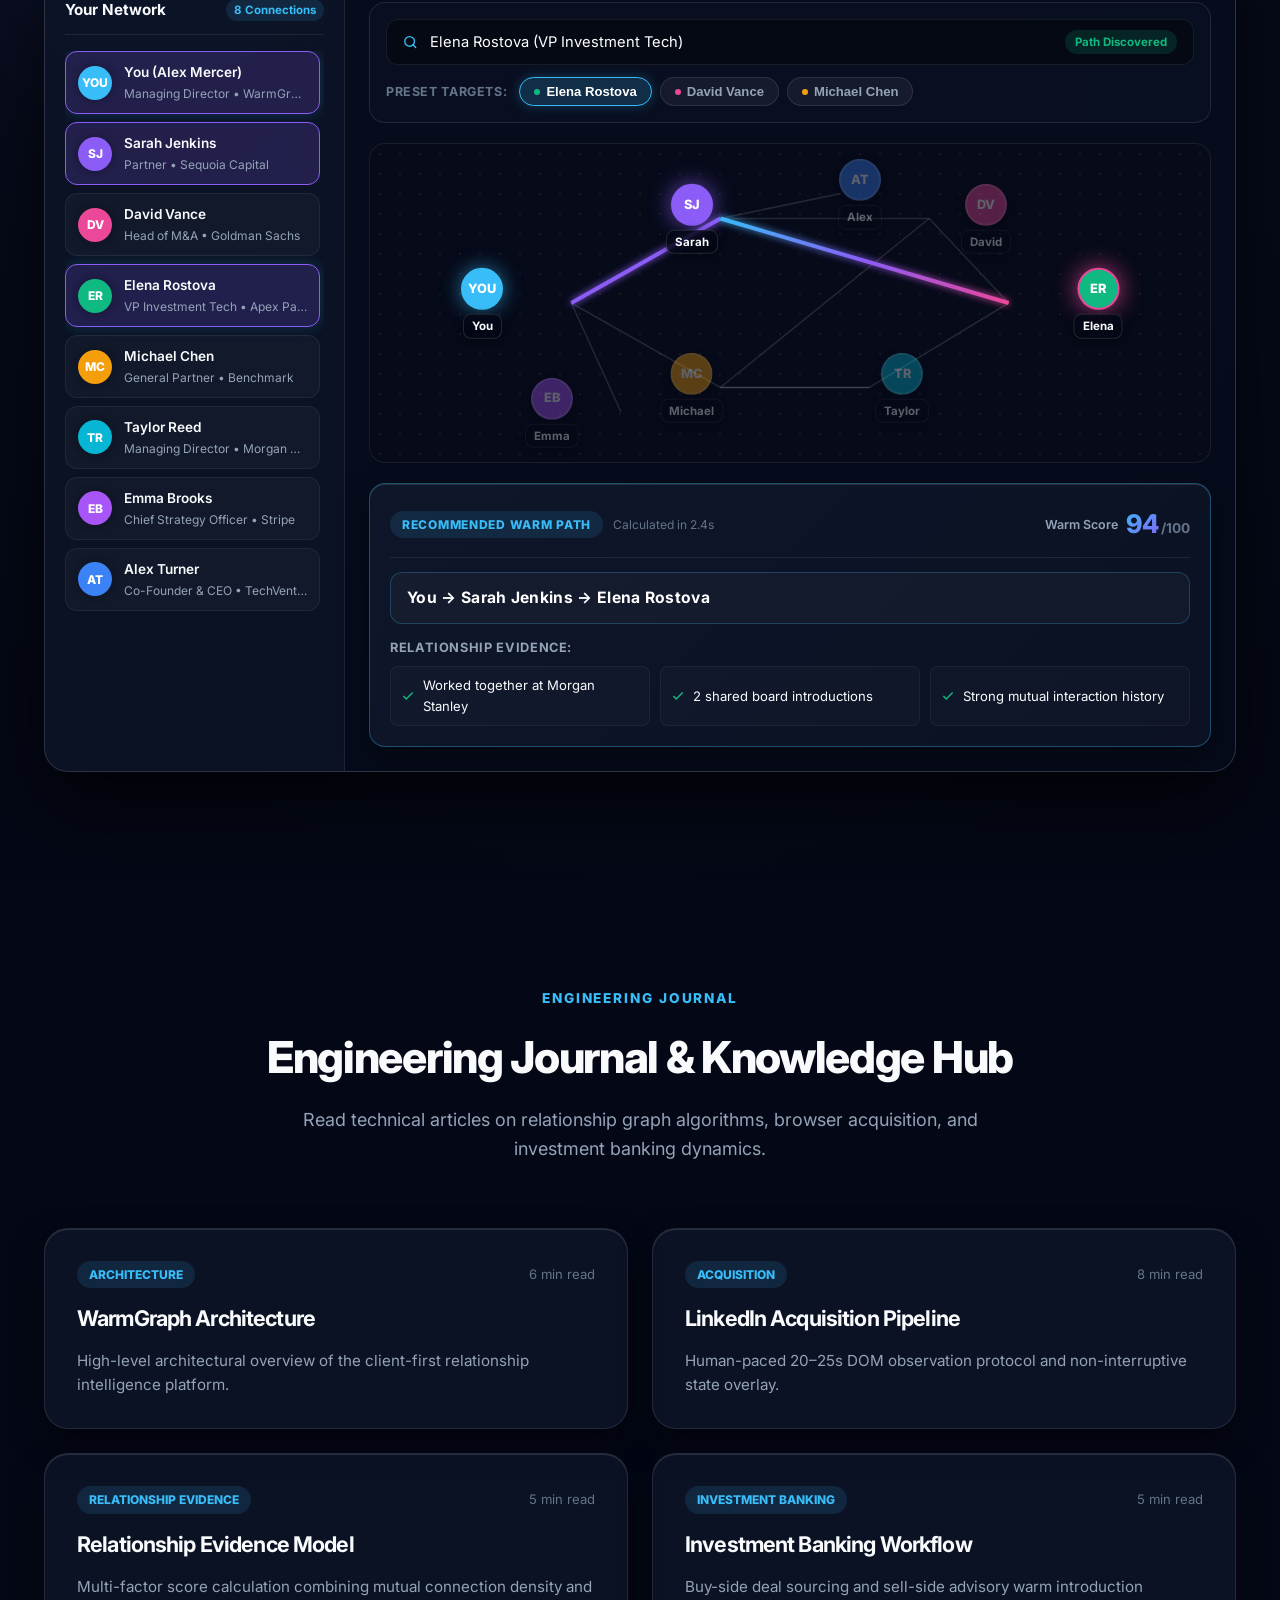
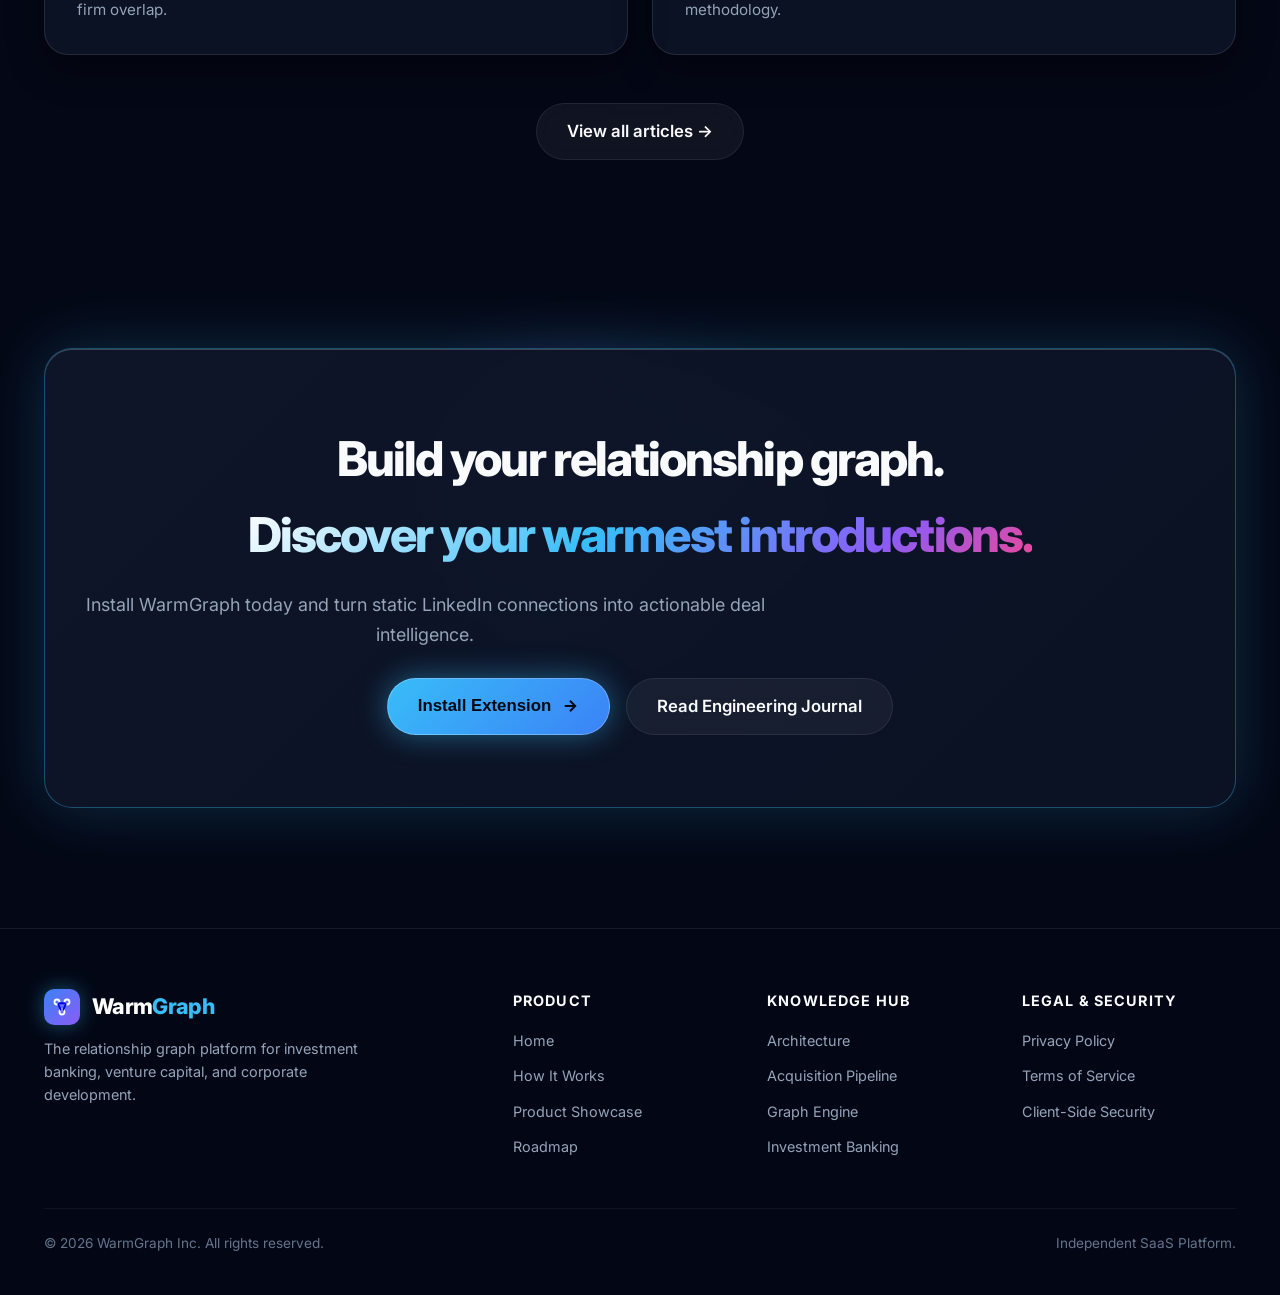
==== commit 8052a868: "feat: complete WarmGraph MVP (graph, research hub, dashboard polish)" ====
--- a/website/index.html
+++ b/website/index.html
@@ -3,7 +3,7 @@
 <head>
   <meta charset="UTF-8">
   <meta name="viewport" content="width=device-width, initial-scale=1.0">
-  <title>WarmGraph — Relationship Intelligence & Warm Path Discovery</title>
+  <title>WarmGraph — The Future of Relationship Intelligence</title>
   <meta name="description" content="WarmGraph transforms your LinkedIn network into a relationship graph that helps discover genuine warm introductions for investment banking and corporate development.">
   <link rel="stylesheet" href="css/global.css">
   <link rel="stylesheet" href="css/landing.css">
@@ -13,9 +13,9 @@
 </head>
 <body>
 
-  <!-- Sticky Transparent/Blurred Navbar -->
+  <!-- Floating Translucent Navbar -->
   <header class="header">
-    <div class="container nav-container">
+    <div class="nav-container">
       <a href="index.html" class="logo-link">
         <div class="logo-badge">
           <svg viewBox="0 0 24 24">
@@ -31,15 +31,19 @@
       <ul class="nav-links">
         <li><a href="index.html" class="nav-link active">Home</a></li>
         <li><a href="#how-it-works" class="nav-link">How It Works</a></li>
+        <li><a href="#demo" class="nav-link">Demo</a></li>
         <li><a href="knowledge.html" class="nav-link">Knowledge Hub</a></li>
         <li><a href="roadmap.html" class="nav-link">Roadmap</a></li>
+        <li><a href="network.html" class="nav-link">My Network</a></li>
+        <li><a href="research.html" class="nav-link">Research Hub</a></li>
+        <li><a href="graph.html" class="nav-link">Graph</a></li>
       </ul>
 
       <div style="display: flex; align-items: center; gap: 16px;">
-        <a href="../extension/popup.html" class="nav-cta-btn">
+        <button class="nav-cta-btn open-install-modal">
           <span>Get Extension</span>
           <svg width="16" height="16" viewBox="0 0 24 24" fill="none" stroke="currentColor" stroke-width="2.5"><path d="M5 12h14M12 5l7 7-7 7"/></svg>
-        </a>
+        </button>
         <button class="mobile-toggle" aria-label="Toggle Navigation Menu">☰</button>
       </div>
     </div>
@@ -47,7 +51,15 @@
 
   <!-- Hero Section -->
   <section class="hero-section">
+    <!-- Layered Lighting Aurora Background -->
+    <div class="aurora-bg">
+      <div class="glow-violet"></div>
+      <div class="glow-blue"></div>
+      <div class="glow-magenta"></div>
+    </div>
+
     <div class="container hero-grid">
+      <!-- Left Content -->
       <div class="hero-content">
         <div class="hero-pill">
           <span class="hero-pill-pulse"></span>
@@ -58,19 +70,20 @@
           WarmGraph transforms your LinkedIn network into a relationship graph that helps discover genuine warm introductions for investment banking and corporate development.
         </p>
         <div class="hero-actions">
-          <a href="../extension/popup.html" class="btn-primary">
+          <button class="btn-primary open-install-modal">
             <span>Get Extension</span>
             <svg width="18" height="18" viewBox="0 0 24 24" fill="none" stroke="currentColor" stroke-width="2.5"><path d="M5 12h14M12 5l7 7-7 7"/></svg>
-          </a>
+          </button>
           <a href="#showcase" class="btn-secondary">
             <span>Watch Demo</span>
           </a>
         </div>
       </div>
 
-      <!-- Right Side: Animated Glowing Dashboard Mockup -->
+      <!-- Right Side: Floating Glass Dashboard with 3D Aurora Blob -->
       <div class="hero-mockup-wrapper">
-        <div class="hero-mockup-glow"></div>
+        <img src="assets/blobs/hero-blob.svg" class="blob blob-hero" alt="3D Aurora Liquid Ribbon Asset" />
+
         <div class="glass-card-mockup">
           <div class="mockup-header">
             <div class="mockup-dots">
@@ -123,7 +136,7 @@
     </div>
   </section>
 
-  <!-- Trust Section -->
+  <!-- Trust Section (Illuminated Glass Cards) -->
   <section class="trust-strip">
     <div class="container trust-grid">
       <div class="trust-item">
@@ -145,8 +158,12 @@
     </div>
   </section>
 
-  <!-- How It Works Section -->
+  <!-- How It Works Section with SVG Illustrations -->
   <section id="how-it-works" class="section">
+    <!-- Decorative Ambient Blobs -->
+    <img src="assets/blobs/ribbon.svg" class="blob" style="width: 320px; height: 160px; top: -20px; right: -40px; opacity: 0.25;" alt="" />
+    <div class="glow-violet" style="width: 400px; height: 400px; bottom: -60px; left: -80px; opacity: 0.3;"></div>
+
     <div class="container">
       <div class="section-header">
         <span class="section-tag">HOW IT WORKS</span>
@@ -158,8 +175,8 @@
         <!-- Card 1 -->
         <div class="step-card">
           <span class="step-number">01</span>
-          <div class="step-icon">
-            <svg viewBox="0 0 24 24"><path d="M12 2v4M12 18v4M4.93 4.93l2.83 2.83M16.24 16.24l2.83 2.83M2 12h4M18 12h4M4.93 19.07l2.83-2.83M16.24 7.76l2.83-2.83"/></svg>
+          <div class="step-illustration-wrapper">
+            <img src="assets/illustrations/step1-nodes.svg" alt="Network Nodes Illustration" style="max-height: 100%; width: auto;" />
           </div>
           <h3 class="step-title">Build Your Network</h3>
           <p class="step-desc">
@@ -170,8 +187,8 @@
         <!-- Card 2 -->
         <div class="step-card">
           <span class="step-number">02</span>
-          <div class="step-icon">
-            <svg viewBox="0 0 24 24"><circle cx="18" cy="5" r="3"/><circle cx="6" cy="12" r="3"/><circle cx="18" cy="19" r="3"/><line x1="8.59" y1="13.51" x2="15.42" y2="17.49"/><line x1="15.41" y1="6.51" x2="8.59" y2="10.49"/></svg>
+          <div class="step-illustration-wrapper">
+            <img src="assets/illustrations/step2-graph.svg" alt="Relationship Graph Visualization" style="max-height: 100%; width: auto;" />
           </div>
           <h3 class="step-title">Generate the Graph</h3>
           <p class="step-desc">
@@ -182,8 +199,8 @@
         <!-- Card 3 -->
         <div class="step-card">
           <span class="step-number">03</span>
-          <div class="step-icon">
-            <svg viewBox="0 0 24 24"><path d="M13 2L3 14h9l-1 8 10-12h-9l1-8z"/></svg>
+          <div class="step-illustration-wrapper">
+            <img src="assets/illustrations/step3-path.svg" alt="Warm Introduction Path" style="max-height: 100%; width: auto;" />
           </div>
           <h3 class="step-title">Discover Warm Introductions</h3>
           <p class="step-desc">
@@ -196,6 +213,9 @@
 
   <!-- Product Showcase Section -->
   <section id="showcase" class="showcase-section">
+    <!-- Ribbon Blob Background -->
+    <img src="assets/blobs/ribbon.svg" class="blob blob-ribbon" alt="" />
+
     <div class="container">
       <div class="section-header">
         <span class="section-tag">PRODUCT SHOWCASE</span>
@@ -319,6 +339,135 @@
     </div>
   </section>
 
+  <!-- TASK 6: Interactive Product Demo Section -->
+  <section id="demo" class="demo-section">
+    <!-- Ambient glowing backgrounds -->
+    <div class="glow-violet" style="width: 480px; height: 480px; top: 10%; right: -80px; opacity: 0.25;"></div>
+    <div class="glow-blue" style="width: 420px; height: 420px; bottom: 5%; left: -60px; opacity: 0.25;"></div>
+
+    <div class="container">
+      <div class="section-header">
+        <span class="section-tag">LIVE GRAPH SIMULATION</span>
+        <h2 class="section-title">See WarmGraph Think</h2>
+        <p class="subtext">Select a target person and watch WarmGraph discover the strongest warm introduction through your relationship graph.</p>
+      </div>
+
+      <!-- Glass Dashboard Card -->
+      <div class="demo-dashboard-glass">
+        <!-- Dashboard Header Bar -->
+        <div class="demo-dashboard-header">
+          <div class="mockup-dots">
+            <span class="mockup-dot dot-red"></span>
+            <span class="mockup-dot dot-yellow"></span>
+            <span class="mockup-dot dot-green"></span>
+          </div>
+          <div class="demo-header-badge">
+            <span class="demo-pulse-dot"></span>
+            <span>WarmGraph Engine • Live Relationship Simulation</span>
+          </div>
+        </div>
+
+        <!-- Dashboard Main Grid -->
+        <div class="demo-dashboard-body">
+          <!-- Left Panel — Your Network -->
+          <div class="demo-left-panel">
+            <div class="panel-header-bar">
+              <span class="panel-title">Your Network</span>
+              <span class="network-count-pill">8 Connections</span>
+            </div>
+            <div class="network-cards-list" id="demo-network-list">
+              <!-- Network cards injected dynamically via app.js -->
+            </div>
+          </div>
+
+          <!-- Right Panel — Target Search & Graph / Intro Result -->
+          <div class="demo-right-panel">
+            <!-- Target Search Input & Presets Bar -->
+            <div class="target-search-container">
+              <div class="search-input-box">
+                <svg width="18" height="18" viewBox="0 0 24 24" fill="none" stroke="var(--primary-blue)" stroke-width="2.2" stroke-linecap="round"><circle cx="11" cy="11" r="8"/><line x1="21" y1="21" x2="16.65" y2="16.65"/></svg>
+                <input type="text" id="demo-search-input" placeholder="Search a founder, investor or executive..." readonly value="Elena Rostova (VP Investment Tech)" />
+                <span class="search-status-tag" id="demo-search-status">Target Selected</span>
+              </div>
+              <div class="preset-targets-bar">
+                <span class="preset-title">Preset Targets:</span>
+                <div class="preset-buttons" id="preset-buttons-container">
+                  <button class="preset-btn active" data-target="elena">
+                    <span class="preset-dot" style="background: #10b981;"></span>
+                    <span>Elena Rostova</span>
+                  </button>
+                  <button class="preset-btn" data-target="david">
+                    <span class="preset-dot" style="background: #ec4899;"></span>
+                    <span>David Vance</span>
+                  </button>
+                  <button class="preset-btn" data-target="michael">
+                    <span class="preset-dot" style="background: #f59e0b;"></span>
+                    <span>Michael Chen</span>
+                  </button>
+                </div>
+              </div>
+            </div>
+
+            <!-- SVG Animated Graph Stage -->
+            <div class="demo-graph-stage" id="demo-graph-stage">
+              <div class="stage-overlay-grid"></div>
+              <svg class="demo-svg-canvas" viewBox="0 0 600 320" id="demo-graph-svg">
+                <defs>
+                  <linearGradient id="active-path-grad" x1="0%" y1="0%" x2="100%" y2="100%">
+                    <stop offset="0%" stop-color="#38bdf8" />
+                    <stop offset="50%" stop-color="#8b5cf6" />
+                    <stop offset="100%" stop-color="#ec4899" />
+                  </linearGradient>
+                  <filter id="neon-glow" x="-20%" y="-20%" width="140%" height="140%">
+                    <feGaussianBlur stdDeviation="3.5" result="blur" />
+                    <feMerge>
+                      <feMergeNode in="blur" />
+                      <feMergeNode in="SourceGraphic" />
+                    </feMerge>
+                  </filter>
+                </defs>
+                <!-- SVG edges and active paths dynamically rendered -->
+              </svg>
+              <div class="demo-nodes-overlay" id="demo-nodes-overlay">
+                <!-- Node HTML cards positioned absolutely on the 600x320 SVG canvas -->
+              </div>
+            </div>
+
+            <!-- Warm Introduction Recommendation Result Card -->
+            <div class="demo-result-card" id="demo-result-card">
+              <div class="result-card-header">
+                <div class="result-tag-group">
+                  <span class="result-badge">RECOMMENDED WARM PATH</span>
+                  <span class="result-live-indicator">Calculated in 2.4s</span>
+                </div>
+                <div class="result-score-box">
+                  <span class="score-label">Warm Score</span>
+                  <div class="score-val-wrapper">
+                    <span class="score-number" id="demo-score-number">94</span>
+                    <span class="score-max">/100</span>
+                  </div>
+                </div>
+              </div>
+
+              <div class="result-path-display">
+                <span class="path-visual-string" id="demo-path-string">You → Sarah Jenkins → Elena Rostova</span>
+              </div>
+
+              <div class="result-evidence-section">
+                <span class="evidence-title">Relationship Evidence:</span>
+                <ul class="evidence-list" id="demo-evidence-list">
+                  <li><svg viewBox="0 0 24 24"><polyline points="20 6 9 17 4 12"/></svg><span>Worked together at Morgan Stanley</span></li>
+                  <li><svg viewBox="0 0 24 24"><polyline points="20 6 9 17 4 12"/></svg><span>2 shared board introductions</span></li>
+                  <li><svg viewBox="0 0 24 24"><polyline points="20 6 9 17 4 12"/></svg><span>Strong mutual interaction history</span></li>
+                </ul>
+              </div>
+            </div>
+          </div>
+        </div>
+      </div>
+    </div>
+  </section>
+
   <!-- Knowledge Hub Preview Section -->
   <section class="section">
     <div class="container">
@@ -378,18 +527,21 @@
     </div>
   </section>
 
-  <!-- Final CTA Section -->
+  <!-- Final CTA Section (Dramatic Product Launch Banner) -->
   <section class="container cta-banner">
+    <!-- Footer Blob Asset Background -->
+    <img src="assets/blobs/footer-blob.svg" class="blob blob-footer" alt="" />
+
     <div class="cta-glass-box">
-      <h2>Ready to build your <span class="text-gradient">relationship graph</span>?</h2>
+      <h2>Build your relationship graph.<br><span class="text-gradient">Discover your warmest introductions.</span></h2>
       <p class="subtext">Install WarmGraph today and turn static LinkedIn connections into actionable deal intelligence.</p>
-      <div style="display: flex; gap: 16px; justify-content: center; flex-wrap: wrap; margin-top: 24px;">
-        <a href="../extension/popup.html" class="btn-primary">
+      <div style="display: flex; gap: 16px; justify-content: center; flex-wrap: wrap; margin-top: 28px;">
+        <button class="btn-primary open-install-modal">
           <span>Install Extension</span>
           <svg width="18" height="18" viewBox="0 0 24 24" fill="none" stroke="currentColor" stroke-width="2.5"><path d="M5 12h14M12 5l7 7-7 7"/></svg>
-        </a>
+        </button>
         <a href="knowledge.html" class="btn-secondary">
-          <span>Explore Knowledge Hub</span>
+          <span>Read Engineering Journal</span>
         </a>
       </div>
     </div>
--- a/website/css/global.css
+++ b/website/css/global.css
@@ -1,26 +1,30 @@
-/* WarmGraph SaaS Public Design System - Global CSS */
+/* WarmGraph SaaS Public Design System - Cinematic Luxury System (Task 5.2) */
 :root {
-  --bg-dark: #070b1a;
-  --bg-dark-secondary: #0b1128;
-  --bg-card: rgba(15, 23, 42, 0.7);
-  --bg-card-hover: rgba(30, 41, 59, 0.8);
-  --bg-glass: rgba(255, 255, 255, 0.03);
+  --bg-dark: #040816;
+  --bg-surface: #0b1224;
+  --bg-glass: rgba(15, 23, 42, 0.72);
+  --bg-glass-hover: rgba(30, 41, 59, 0.82);
   --border-glass: rgba(255, 255, 255, 0.08);
   --border-glass-active: rgba(56, 189, 248, 0.35);
   
   --primary-blue: #38bdf8;
   --primary-blue-hover: #0ea5e9;
   --accent-violet: #8b5cf6;
+  --highlight-magenta: #ec4899;
   --accent-glow: rgba(56, 189, 248, 0.25);
   --purple-glow: rgba(139, 92, 246, 0.2);
   
+  --success-emerald: #10b981;
+  --warning-amber: #f59e0b;
+  --error-coral: #ef4444;
+
   --text-main: #f8fafc;
   --text-muted: #94a3b8;
   --text-dim: #64748b;
   
   --font-family: 'Inter', -apple-system, BlinkMacSystemFont, "Segoe UI", Roboto, sans-serif;
   --transition-fast: 0.2s ease;
-  --transition-normal: 0.3s cubic-bezier(0.4, 0, 0.2, 1);
+  --transition-normal: 0.3s cubic-bezier(0.16, 1, 0.3, 1);
   
   --radius-sm: 8px;
   --radius-md: 14px;
@@ -44,20 +48,20 @@
 body {
   overflow-x: hidden;
   line-height: 1.6;
-  background: radial-gradient(circle at 50% -20%, #1e1b4b 0%, #070b1a 60%);
+  background: radial-gradient(circle at 50% -10%, #1e1b4b 0%, #040816 55%);
   background-attachment: fixed;
   min-height: 100vh;
 }
 
-/* Typography Helpers */
+/* Typography Scale */
 h1, h2, h3, h4 {
   color: var(--text-main);
-  font-weight: 700;
-  letter-spacing: -0.02em;
+  font-weight: 800;
+  letter-spacing: -0.04em;
 }
 
 .text-gradient {
-  background: linear-gradient(135deg, #ffffff 0%, #38bdf8 50%, #8b5cf6 100%);
+  background: linear-gradient(135deg, #ffffff 0%, #38bdf8 45%, #8b5cf6 80%, #ec4899 100%);
   -webkit-background-clip: text;
   -webkit-text-fill-color: transparent;
 }
@@ -72,6 +76,7 @@
   color: var(--text-muted);
   font-size: 1.125rem;
   max-width: 680px;
+  line-height: 1.65;
 }
 
 /* Container */
@@ -81,15 +86,20 @@
   padding: 0 24px;
 }
 
-/* Header & Sticky Nav */
+/* Floating Translucent Navbar (Task 5.2) */
 .header {
   position: sticky;
-  top: 0;
+  top: 16px;
   z-index: 1000;
-  backdrop-filter: blur(16px);
-  -webkit-backdrop-filter: blur(16px);
-  background: rgba(7, 11, 26, 0.75);
-  border-bottom: 1px solid var(--border-glass);
+  margin: 16px auto 0;
+  max-width: 1240px;
+  width: calc(100% - 48px);
+  border-radius: 18px;
+  backdrop-filter: blur(24px);
+  -webkit-backdrop-filter: blur(24px);
+  background: rgba(11, 18, 36, 0.72);
+  border: 1px solid var(--border-glass);
+  box-shadow: 0 10px 30px rgba(0, 0, 0, 0.5), inset 0 1px 0 rgba(255, 255, 255, 0.1);
   transition: all var(--transition-normal);
 }
 
@@ -97,7 +107,8 @@
   display: flex;
   align-items: center;
   justify-content: space-between;
-  height: 76px;
+  height: 68px;
+  padding: 0 24px;
 }
 
 .logo-link {
@@ -108,8 +119,8 @@
 }
 
 .logo-badge {
-  width: 38px;
-  height: 38px;
+  width: 36px;
+  height: 36px;
   border-radius: 10px;
   background: linear-gradient(135deg, #3b82f6, #8b5cf6);
   display: flex;
@@ -119,8 +130,8 @@
 }
 
 .logo-badge svg {
-  width: 22px;
-  height: 22px;
+  width: 20px;
+  height: 20px;
   fill: none;
   stroke: #ffffff;
   stroke-width: 2.2;
@@ -160,21 +171,22 @@
   display: inline-flex;
   align-items: center;
   gap: 8px;
-  padding: 10px 20px;
+  padding: 10px 22px;
   background: linear-gradient(135deg, #38bdf8 0%, #3b82f6 100%);
   color: #040914;
-  font-weight: 600;
+  font-weight: 700;
   font-size: 0.95rem;
   border-radius: var(--radius-full);
   text-decoration: none;
-  box-shadow: 0 0 20px rgba(56, 189, 248, 0.35);
+  box-shadow: 0 0 25px rgba(56, 189, 248, 0.4);
   transition: all var(--transition-normal);
   border: 1px solid rgba(255, 255, 255, 0.3);
+  cursor: pointer;
 }
 
 .nav-cta-btn:hover {
   transform: translateY(-2px);
-  box-shadow: 0 0 30px rgba(56, 189, 248, 0.6);
+  box-shadow: 0 0 35px rgba(56, 189, 248, 0.65);
   background: linear-gradient(135deg, #60a5fa 0%, #2563eb 100%);
 }
 
@@ -192,28 +204,29 @@
   display: inline-flex;
   align-items: center;
   gap: 10px;
-  padding: 14px 28px;
+  padding: 14px 30px;
   background: linear-gradient(135deg, #38bdf8 0%, #3b82f6 100%);
   color: #040914;
   font-weight: 700;
   font-size: 1.05rem;
   border-radius: var(--radius-full);
   text-decoration: none;
-  box-shadow: 0 0 25px rgba(56, 189, 248, 0.4);
+  box-shadow: 0 0 30px rgba(56, 189, 248, 0.45);
   transition: all var(--transition-normal);
-  border: 1px solid rgba(255, 255, 255, 0.2);
+  border: 1px solid rgba(255, 255, 255, 0.25);
+  cursor: pointer;
 }
 
 .btn-primary:hover {
-  transform: translateY(-3px);
-  box-shadow: 0 0 35px rgba(56, 189, 248, 0.65);
+  transform: translateY(-3px) scale(1.02);
+  box-shadow: 0 0 40px rgba(56, 189, 248, 0.7);
 }
 
 .btn-secondary {
   display: inline-flex;
   align-items: center;
   gap: 10px;
-  padding: 14px 28px;
+  padding: 14px 30px;
   background: rgba(255, 255, 255, 0.05);
   color: var(--text-main);
   font-weight: 600;
@@ -222,62 +235,79 @@
   text-decoration: none;
   border: 1px solid var(--border-glass);
   transition: all var(--transition-normal);
-  backdrop-filter: blur(8px);
+  backdrop-filter: blur(12px);
+  cursor: pointer;
 }
 
 .btn-secondary:hover {
   background: rgba(255, 255, 255, 0.1);
-  border-color: rgba(255, 255, 255, 0.2);
+  border-color: rgba(255, 255, 255, 0.25);
   transform: translateY(-3px);
 }
+
+/* Installation Modal System (Task 4A & 5.2) */
+.install-modal-backdrop {
+  position: fixed;
+  inset: 0;
+  z-index: 10000;
+  display: flex;
+  align-items: center;
+  justify-content: center;
+  background: rgba(4, 8, 22, 0.88);
+  backdrop-filter: blur(18px);
+  -webkit-backdrop-filter: blur(18px);
+  padding: 20px;
+  animation: fadeIn 0.3s cubic-bezier(0.16, 1, 0.3, 1);
+}
+
+.install-modal-card {
+  background: linear-gradient(135deg, rgba(11, 18, 36, 0.98) 0%, rgba(15, 23, 42, 0.95) 100%);
+  border: 1px solid var(--border-glass-active);
+  border-radius: 24px;
+  padding: 36px;
+  max-width: 540px;
+  width: 100%;
+  box-shadow: 0 25px 60px rgba(0, 0, 0, 0.8), 0 0 40px rgba(56, 189, 248, 0.25);
+  display: flex;
+  flex-direction: column;
+  gap: 20px;
+  position: relative;
+  animation: modalScale 0.3s cubic-bezier(0.16, 1, 0.3, 1);
+}
+
+@keyframes modalScale {
+  from { opacity: 0; transform: scale(0.95); }
+  to { opacity: 1; transform: scale(1); }
+}
+
+.install-modal-header { display: flex; align-items: center; justify-content: space-between; }
+.install-modal-brand { display: flex; align-items: center; gap: 12px; }
+.install-modal-brand h3 { font-size: 1.35rem; color: #ffffff; }
+.install-modal-close { background: none; border: none; color: var(--text-muted); font-size: 1.75rem; cursor: pointer; line-height: 1; transition: color var(--transition-fast); }
+.install-modal-close:hover { color: var(--primary-blue); }
+.install-modal-text { color: var(--text-muted); font-size: 0.98rem; line-height: 1.5; }
+
+.install-steps-container { display: flex; flex-direction: column; gap: 12px; }
+.install-step { display: flex; align-items: flex-start; gap: 14px; background: rgba(255, 255, 255, 0.03); border: 1px solid var(--border-glass); padding: 14px 16px; border-radius: var(--radius-md); }
+.step-num { width: 28px; height: 28px; border-radius: 50%; background: linear-gradient(135deg, #38bdf8 0%, #3b82f6 100%); color: #040914; font-weight: 800; font-size: 0.85rem; display: flex; align-items: center; justify-content: center; flex-shrink: 0; box-shadow: 0 0 10px rgba(56, 189, 248, 0.4); }
+.step-details strong { color: #ffffff; font-size: 0.95rem; display: block; margin-bottom: 2px; }
+.step-details p { color: var(--text-muted); font-size: 0.85rem; }
+.step-details code { background: rgba(56, 189, 248, 0.15); color: var(--primary-blue); padding: 2px 6px; border-radius: 4px; font-family: monospace; }
+.install-modal-footer { display: flex; align-items: center; justify-content: flex-end; gap: 12px; margin-top: 8px; }
 
 /* Footer */
 .footer {
   border-top: 1px solid var(--border-glass);
   padding: 60px 0 40px;
-  background: rgba(7, 11, 26, 0.95);
-}
-
-.footer-grid {
-  display: grid;
-  grid-template-columns: 2fr repeat(3, 1fr);
-  gap: 40px;
-  margin-bottom: 48px;
-}
-
-.footer-brand p {
-  color: var(--text-muted);
-  font-size: 0.9rem;
-  margin-top: 12px;
-  max-width: 320px;
-}
-
-.footer-col-title {
-  font-size: 0.9rem;
-  font-weight: 700;
-  text-transform: uppercase;
-  letter-spacing: 0.08em;
-  margin-bottom: 16px;
-  color: var(--text-main);
-}
-
-.footer-links {
-  list-style: none;
-  display: flex;
-  flex-direction: column;
-  gap: 10px;
-}
-
-.footer-links a {
-  color: var(--text-muted);
-  text-decoration: none;
-  font-size: 0.9rem;
-  transition: color var(--transition-fast);
-}
-
-.footer-links a:hover {
-  color: var(--primary-blue);
-}
+  background: rgba(4, 8, 22, 0.95);
+}
+
+.footer-grid { display: grid; grid-template-columns: 2fr repeat(3, 1fr); gap: 40px; margin-bottom: 48px; }
+.footer-brand p { color: var(--text-muted); font-size: 0.9rem; margin-top: 12px; max-width: 320px; }
+.footer-col-title { font-size: 0.9rem; font-weight: 700; text-transform: uppercase; letter-spacing: 0.08em; margin-bottom: 16px; color: var(--text-main); }
+.footer-links { list-style: none; display: flex; flex-direction: column; gap: 10px; }
+.footer-links a { color: var(--text-muted); text-decoration: none; font-size: 0.9rem; transition: color var(--transition-fast); }
+.footer-links a:hover { color: var(--primary-blue); }
 
 .footer-bottom {
   border-top: 1px solid rgba(255, 255, 255, 0.05);
@@ -289,7 +319,6 @@
   font-size: 0.85rem;
 }
 
-/* Animations */
 @keyframes fadeIn {
   from { opacity: 0; transform: translateY(10px); }
   to { opacity: 1; transform: translateY(0); }
@@ -301,8 +330,20 @@
   100% { transform: scale(0.95); box-shadow: 0 0 0 0 rgba(56, 189, 248, 0); }
 }
 
+@media (prefers-reduced-motion: reduce) {
+  *, ::before, ::after {
+    animation-duration: 0.01ms !important;
+    animation-iteration-count: 1 !important;
+    transition-duration: 0.01ms !important;
+    scroll-behavior: auto !important;
+  }
+}
+
 @media (max-width: 768px) {
+  .header { width: calc(100% - 32px); }
   .nav-links { display: none; }
   .mobile-toggle { display: block; }
   .footer-grid { grid-template-columns: 1fr; }
-}
+  .install-modal-footer { flex-direction: column; width: 100%; }
+  .install-modal-footer button { width: 100%; justify-content: center; }
+}
--- a/website/css/landing.css
+++ b/website/css/landing.css
@@ -1,34 +1,40 @@
-/* Landing Page Stylesheet (landing.css) */
+/* Landing Page Stylesheet (landing.css) - Task 5.3A Visible 3D Liquid Aurora Ribbon */
 
 /* Hero Section */
 .hero-section {
-  padding: 100px 0 80px;
+  padding: 120px 0 100px;
   position: relative;
+  overflow: hidden;
 }
 
 .hero-grid {
   display: grid;
   grid-template-columns: 1fr 1.05fr;
-  gap: 48px;
-  align-items: center;
+  gap: 56px;
+  align-items: center;
+  position: relative;
+  z-index: 2;
 }
 
 .hero-content {
   display: flex;
   flex-direction: column;
-  gap: 24px;
+  gap: 28px;
+  position: relative;
+  z-index: 2;
 }
 
 .hero-pill {
   display: inline-flex;
   align-items: center;
   gap: 8px;
-  padding: 6px 16px;
+  padding: 6px 18px;
   background: rgba(56, 189, 248, 0.1);
-  border: 1px solid rgba(56, 189, 248, 0.25);
+  border: 1px solid rgba(56, 189, 248, 0.3);
   border-radius: var(--radius-full);
-  font-size: 0.85rem;
-  font-weight: 600;
+  font-size: 0.82rem;
+  font-weight: 700;
+  letter-spacing: 0.08em;
   color: var(--primary-blue);
   width: fit-content;
 }
@@ -38,14 +44,15 @@
   height: 8px;
   border-radius: 50%;
   background-color: var(--primary-blue);
-  box-shadow: 0 0 8px var(--primary-blue);
+  box-shadow: 0 0 10px var(--primary-blue);
   animation: pulse 2s infinite;
 }
 
 .hero-title {
-  font-size: 3.5rem;
-  line-height: 1.1;
-  letter-spacing: -0.03em;
+  font-size: 4.25rem;
+  line-height: 1.05;
+  letter-spacing: -0.04em;
+  font-weight: 800;
 }
 
 .hero-actions {
@@ -56,33 +63,127 @@
   flex-wrap: wrap;
 }
 
-/* Hero Graph Visual Mockup */
-.hero-mockup-wrapper {
-  position: relative;
-}
-
-.hero-mockup-glow {
-  position: absolute;
+/* Layered Lighting Background (Z-Index 0) */
+.aurora-bg {
+  position: absolute;
+  inset: 0;
+  overflow: hidden;
+  pointer-events: none;
+  z-index: 0;
+}
+
+.aurora-bg::after {
+  content: '';
+  position: absolute;
+  inset: 0;
+  background: radial-gradient(circle at 50% 50%, transparent 40%, rgba(4, 8, 22, 0.85) 100%);
+  pointer-events: none;
+}
+
+.glow-violet {
+  position: absolute;
+  width: 600px;
+  height: 600px;
+  top: -120px;
+  left: -120px;
+  background: radial-gradient(circle, rgba(139, 92, 246, 0.35) 0%, rgba(139, 92, 246, 0.05) 60%, transparent 75%);
+  filter: blur(70px);
+  pointer-events: none;
+}
+
+.glow-blue {
+  position: absolute;
+  width: 650px;
+  height: 650px;
+  top: 80px;
+  right: -120px;
+  background: radial-gradient(circle, rgba(56, 189, 248, 0.3) 0%, rgba(59, 130, 246, 0.05) 60%, transparent 75%);
+  filter: blur(75px);
+  pointer-events: none;
+}
+
+.glow-magenta {
+  position: absolute;
+  width: 500px;
+  height: 500px;
+  bottom: -100px;
+  left: 35%;
+  background: radial-gradient(circle, rgba(236, 72, 153, 0.2) 0%, rgba(236, 72, 153, 0.03) 60%, transparent 75%);
+  filter: blur(80px);
+  pointer-events: none;
+}
+
+/* Hero Signature 3D Liquid Ribbon (Z-Index 1 - High Visibility Signature Asset) */
+.hero-ribbon, .blob-hero {
+  position: absolute;
+  width: 560px;
+  height: 420px;
+  top: -60px;
+  right: -80px;
+  z-index: 1;
+  opacity: 0.95;
+  pointer-events: none;
+  user-select: none;
+  filter: drop-shadow(0 20px 40px rgba(139, 92, 246, 0.45));
+  animation: heroRibbonFloat 10s ease-in-out infinite alternate;
+}
+
+@keyframes heroRibbonFloat {
+  0% { transform: translateY(0px) rotate(0deg) scale(1); }
+  50% { transform: translateY(12px) rotate(1.5deg) scale(1.025); }
+  100% { transform: translateY(-4px) rotate(-0.8deg) scale(0.99); }
+}
+
+/* Secondary Ribbons */
+.blob {
+  position: absolute;
+  pointer-events: none;
+  z-index: 1;
+  user-select: none;
+}
+
+.blob-feature {
+  width: 380px;
+  height: 380px;
+  bottom: -40px;
+  left: -80px;
+  opacity: 0.25;
+}
+
+.blob-ribbon {
+  width: 680px;
+  height: 340px;
   top: 50%;
   left: 50%;
   transform: translate(-50%, -50%);
-  width: 110%;
-  height: 110%;
-  background: radial-gradient(circle, var(--accent-glow) 0%, rgba(139, 92, 246, 0.15) 50%, transparent 70%);
-  filter: blur(40px);
-  z-index: 0;
-  pointer-events: none;
+  opacity: 0.18;
+}
+
+.blob-footer {
+  width: 600px;
+  height: 440px;
+  top: -50px;
+  left: 50%;
+  transform: translateX(-50%);
+  opacity: 0.15;
+}
+
+/* Dashboard Mockup (Z-Index 2) */
+.hero-mockup-wrapper {
+  position: relative;
+  z-index: 2;
 }
 
 .glass-card-mockup {
   position: relative;
-  z-index: 1;
-  background: var(--bg-card);
-  border: 1px solid var(--border-glass);
-  border-radius: var(--radius-lg);
+  z-index: 2;
+  background: var(--bg-glass);
+  border: 1px solid rgba(255, 255, 255, 0.14);
+  border-radius: 24px;
   padding: 24px;
-  backdrop-filter: blur(20px);
-  box-shadow: 0 20px 50px rgba(0, 0, 0, 0.5), inset 0 1px 0 rgba(255, 255, 255, 0.1);
+  backdrop-filter: blur(24px);
+  -webkit-backdrop-filter: blur(24px);
+  box-shadow: 0 25px 60px rgba(0, 0, 0, 0.7), inset 0 1px 0 rgba(255, 255, 255, 0.2);
 }
 
 .mockup-header {
@@ -94,49 +195,34 @@
   margin-bottom: 20px;
 }
 
-.mockup-dots {
-  display: flex;
-  gap: 6px;
-}
-
-.mockup-dot {
-  width: 10px;
-  height: 10px;
-  border-radius: 50%;
-}
+.mockup-dots { display: flex; gap: 6px; }
+.mockup-dot { width: 10px; height: 10px; border-radius: 50%; }
 .dot-red { background: #ef4444; }
 .dot-yellow { background: #f59e0b; }
 .dot-green { background: #10b981; }
 
 .mockup-title {
   font-size: 0.85rem;
-  font-weight: 600;
+  font-weight: 700;
   color: var(--text-muted);
   text-transform: uppercase;
-  letter-spacing: 0.08em;
+  letter-spacing: 0.1em;
 }
 
 .graph-canvas {
-  height: 280px;
-  background: rgba(7, 11, 26, 0.6);
+  height: 300px;
+  background-color: rgba(4, 8, 22, 0.85);
+  background-image: radial-gradient(rgba(56, 189, 248, 0.15) 1px, transparent 1px);
+  background-size: 24px 24px;
   border-radius: var(--radius-md);
   position: relative;
   overflow: hidden;
-  border: 1px solid rgba(255, 255, 255, 0.05);
-}
-
-.graph-nodes-container {
-  position: absolute;
-  inset: 0;
-}
-
-.graph-svg-lines {
-  position: absolute;
-  width: 100%;
-  height: 100%;
-  top: 0;
-  left: 0;
-}
+  border: 1px solid rgba(255, 255, 255, 0.08);
+  box-shadow: inset 0 2px 10px rgba(0, 0, 0, 0.5);
+}
+
+.graph-nodes-container { position: absolute; inset: 0; }
+.graph-svg-lines { position: absolute; width: 100%; height: 100%; top: 0; left: 0; }
 
 .node-item {
   position: absolute;
@@ -144,10 +230,10 @@
   align-items: center;
   gap: 8px;
   padding: 8px 14px;
-  background: rgba(15, 23, 42, 0.9);
-  border: 1px solid var(--border-glass);
+  background: rgba(11, 18, 36, 0.95);
+  border: 1px solid var(--border-glass-active);
   border-radius: var(--radius-full);
-  box-shadow: 0 4px 15px rgba(0, 0, 0, 0.3);
+  box-shadow: 0 4px 20px rgba(0, 0, 0, 0.4);
   font-size: 0.8rem;
   font-weight: 600;
   color: var(--text-main);
@@ -157,8 +243,8 @@
 
 .node-item:hover {
   border-color: var(--primary-blue);
-  box-shadow: 0 0 15px rgba(56, 189, 248, 0.5);
-  transform: scale(1.05);
+  box-shadow: 0 0 20px rgba(56, 189, 248, 0.6);
+  transform: scale(1.06);
 }
 
 .node-avatar {
@@ -174,39 +260,48 @@
   color: #fff;
 }
 
-.node-you { top: 75%; left: 10%; border-color: #3b82f6; background: rgba(59, 130, 246, 0.15); }
+.node-you { top: 75%; left: 10%; border-color: #3b82f6; background: rgba(59, 130, 246, 0.2); }
 .node-you .node-avatar { background: #3b82f6; }
-.node-bridge1 { top: 45%; left: 38%; border-color: #8b5cf6; background: rgba(139, 92, 246, 0.15); }
+.node-bridge1 { top: 45%; left: 38%; border-color: #8b5cf6; background: rgba(139, 92, 246, 0.2); }
 .node-bridge1 .node-avatar { background: #8b5cf6; }
 .node-bridge2 { top: 20%; left: 62%; }
-.node-target { top: 50%; left: 72%; border-color: var(--primary-blue); background: rgba(56, 189, 248, 0.2); box-shadow: 0 0 20px rgba(56, 189, 248, 0.4); }
+.node-target { top: 50%; left: 72%; border-color: var(--primary-blue); background: rgba(56, 189, 248, 0.25); box-shadow: 0 0 25px rgba(56, 189, 248, 0.5); animation: nodePulse 2.5s infinite; }
 .node-target .node-avatar { background: var(--primary-blue); color: #040914; }
+
+@keyframes nodePulse {
+  0% { box-shadow: 0 0 0 0 rgba(56, 189, 248, 0.6); }
+  70% { box-shadow: 0 0 0 12px rgba(56, 189, 248, 0); }
+  100% { box-shadow: 0 0 0 0 rgba(56, 189, 248, 0); }
+}
 
 .path-badge-popup {
   position: absolute;
   bottom: 16px;
   left: 16px;
   right: 16px;
-  background: rgba(15, 23, 42, 0.95);
+  background: rgba(11, 18, 36, 0.95);
   border: 1px solid var(--border-glass-active);
-  padding: 12px 16px;
+  padding: 12px 18px;
   border-radius: var(--radius-md);
   display: flex;
   align-items: center;
   justify-content: space-between;
-  backdrop-filter: blur(10px);
+  backdrop-filter: blur(12px);
+  box-shadow: 0 10px 30px rgba(0, 0, 0, 0.5);
 }
 
 .path-info { display: flex; flex-direction: column; }
-.path-label { font-size: 0.75rem; color: var(--text-dim); text-transform: uppercase; }
-.path-desc { font-size: 0.85rem; font-weight: 600; color: var(--primary-blue); }
-.path-score { background: linear-gradient(135deg, rgba(56, 189, 248, 0.2), rgba(139, 92, 246, 0.2)); border: 1px solid var(--primary-blue); color: #ffffff; padding: 4px 10px; border-radius: var(--radius-full); font-size: 0.8rem; font-weight: 700; }
+.path-label { font-size: 0.72rem; color: var(--text-dim); text-transform: uppercase; letter-spacing: 0.08em; }
+.path-desc { font-size: 0.88rem; font-weight: 700; color: var(--primary-blue); }
+.path-score { background: linear-gradient(135deg, rgba(56, 189, 248, 0.25), rgba(139, 92, 246, 0.25)); border: 1px solid var(--primary-blue); color: #ffffff; padding: 5px 12px; border-radius: var(--radius-full); font-size: 0.8rem; font-weight: 800; box-shadow: 0 0 20px rgba(56, 189, 248, 0.5); }
 
 /* Trust Strip Section */
 .trust-strip {
-  padding: 40px 0;
-  background: rgba(15, 23, 42, 0.3);
+  padding: 48px 0;
+  background: rgba(11, 18, 36, 0.4);
   border-y: 1px solid var(--border-glass);
+  position: relative;
+  z-index: 2;
 }
 
 .trust-grid {
@@ -217,81 +312,616 @@
 
 .trust-item {
   text-align: center;
-  padding: 20px;
+  padding: 24px;
   background: var(--bg-glass);
-  border: 1px solid var(--border-glass);
-  border-radius: var(--radius-md);
+  border: 1px solid rgba(255, 255, 255, 0.1);
+  border-radius: 20px;
+  box-shadow: inset 0 1px 0 rgba(255, 255, 255, 0.12), 0 10px 25px rgba(0,0,0,0.3);
+  transition: all var(--transition-normal);
+}
+
+.trust-item:hover {
+  transform: translateY(-4px);
+  border-color: var(--border-glass-active);
+  box-shadow: inset 0 1px 0 rgba(255, 255, 255, 0.2), 0 15px 35px rgba(0, 0, 0, 0.5), 0 0 20px rgba(56, 189, 248, 0.2);
 }
 
 .trust-number {
-  font-size: 2.25rem;
+  font-size: 2.5rem;
   font-weight: 800;
   color: var(--text-main);
-  line-height: 1.2;
+  line-height: 1.15;
 }
 
 .trust-label {
   font-size: 0.9rem;
+  font-weight: 600;
   color: var(--text-muted);
-  margin-top: 4px;
-}
-
-/* Section Shared */
-.section { padding: 100px 0; }
-.section-header { text-align: center; margin-bottom: 60px; display: flex; flex-direction: column; align-items: center; gap: 12px; }
-.section-tag { font-size: 0.85rem; font-weight: 700; text-transform: uppercase; letter-spacing: 0.12em; color: var(--primary-blue); }
-.section-title { font-size: 2.5rem; }
-
-/* How it Works */
-.steps-grid { display: grid; grid-template-columns: repeat(3, 1fr); gap: 32px; }
-.step-card { background: var(--bg-card); border: 1px solid var(--border-glass); border-radius: var(--radius-lg); padding: 36px 28px; transition: all var(--transition-normal); display: flex; flex-direction: column; gap: 16px; }
-.step-card:hover { transform: translateY(-6px); border-color: var(--border-glass-active); background: var(--bg-card-hover); box-shadow: 0 12px 30px rgba(0, 0, 0, 0.4), 0 0 20px rgba(56, 189, 248, 0.15); }
-.step-number { font-size: 0.85rem; font-weight: 800; color: var(--primary-blue); background: rgba(56, 189, 248, 0.1); border: 1px solid rgba(56, 189, 248, 0.2); width: fit-content; padding: 4px 12px; border-radius: var(--radius-full); }
-.step-icon { width: 48px; height: 48px; border-radius: var(--radius-md); background: linear-gradient(135deg, rgba(56, 189, 248, 0.15), rgba(139, 92, 246, 0.15)); border: 1px solid rgba(255, 255, 255, 0.1); display: flex; align-items: center; justify-content: center; }
-.step-icon svg { width: 24px; height: 24px; stroke: var(--primary-blue); fill: none; stroke-width: 2; }
-.step-title { font-size: 1.35rem; }
-.step-desc { color: var(--text-muted); font-size: 0.95rem; }
-
-/* Product Showcase Tabs */
-.showcase-section { background: radial-gradient(circle at 50% 50%, rgba(30, 41, 59, 0.5) 0%, var(--bg-dark) 80%); padding: 100px 0; }
-.showcase-tabs { display: flex; justify-content: center; gap: 12px; margin-bottom: 40px; flex-wrap: wrap; }
-.showcase-tab { padding: 12px 24px; border-radius: var(--radius-full); background: rgba(255, 255, 255, 0.04); border: 1px solid var(--border-glass); color: var(--text-muted); font-weight: 600; font-size: 0.95rem; cursor: pointer; transition: all var(--transition-fast); }
+  margin-top: 6px;
+}
+
+/* How it Works Cards */
+.section { padding: 108px 0; position: relative; }
+.section-header { text-align: center; margin-bottom: 64px; display: flex; flex-direction: column; align-items: center; gap: 12px; position: relative; z-index: 2; }
+.section-tag { font-size: 0.85rem; font-weight: 800; text-transform: uppercase; letter-spacing: 0.14em; color: var(--primary-blue); }
+.section-title { font-size: 2.75rem; letter-spacing: -0.03em; }
+
+.steps-grid { display: grid; grid-template-columns: repeat(3, 1fr); gap: 32px; position: relative; z-index: 2; }
+.step-card { background: var(--bg-glass); border: 1px solid rgba(255, 255, 255, 0.1); border-radius: 24px; padding: 36px 28px; transition: all var(--transition-normal); display: flex; flex-direction: column; gap: 16px; box-shadow: 0 15px 35px rgba(0, 0, 0, 0.4), inset 0 1px 0 rgba(255, 255, 255, 0.12); }
+.step-card:hover { transform: translateY(-6px); border-color: var(--border-glass-active); background: var(--bg-glass-hover); box-shadow: 0 25px 45px rgba(0, 0, 0, 0.6), 0 0 25px rgba(56, 189, 248, 0.25); }
+.step-number { font-size: 0.85rem; font-weight: 800; color: var(--primary-blue); background: rgba(56, 189, 248, 0.1); border: 1px solid rgba(56, 189, 248, 0.25); width: fit-content; padding: 4px 12px; border-radius: var(--radius-full); }
+.step-illustration-wrapper { height: 120px; display: flex; align-items: center; justify-content: center; margin-bottom: 8px; }
+.step-title { font-size: 1.4rem; font-weight: 700; }
+.step-desc { color: var(--text-muted); font-size: 0.98rem; line-height: 1.6; }
+
+/* Product Showcase Tabs Section */
+.showcase-section { background: radial-gradient(circle at 50% 50%, rgba(30, 41, 59, 0.4) 0%, var(--bg-dark) 85%); padding: 108px 0; position: relative; overflow: hidden; }
+.showcase-tabs { display: flex; justify-content: center; gap: 12px; margin-bottom: 40px; flex-wrap: wrap; position: relative; z-index: 2; }
+.showcase-tab { padding: 12px 26px; border-radius: var(--radius-full); background: rgba(255, 255, 255, 0.04); border: 1px solid var(--border-glass); color: var(--text-muted); font-weight: 600; font-size: 0.95rem; cursor: pointer; transition: all var(--transition-fast); }
 .showcase-tab:hover { color: var(--text-main); background: rgba(255, 255, 255, 0.08); }
-.showcase-tab.active { background: linear-gradient(135deg, #38bdf8 0%, #3b82f6 100%); color: #040914; border-color: transparent; box-shadow: 0 0 20px rgba(56, 189, 248, 0.35); }
-
-.showcase-display { background: var(--bg-card); border: 1px solid var(--border-glass); border-radius: var(--radius-lg); padding: 32px; min-height: 460px; box-shadow: 0 25px 60px rgba(0, 0, 0, 0.6); position: relative; overflow: hidden; }
+.showcase-tab.active { background: linear-gradient(135deg, #38bdf8 0%, #3b82f6 100%); color: #040914; border-color: transparent; box-shadow: 0 0 25px rgba(56, 189, 248, 0.45); }
+
+.showcase-display { background: var(--bg-glass); border: 1px solid rgba(255, 255, 255, 0.14); border-radius: 24px; padding: 36px; min-height: 480px; box-shadow: 0 30px 70px rgba(0, 0, 0, 0.7), inset 0 1px 0 rgba(255, 255, 255, 0.15); position: relative; z-index: 2; overflow: hidden; }
 .showcase-content-panel { display: none; grid-template-columns: 1fr 1.2fr; gap: 40px; align-items: center; animation: fadeIn 0.4s ease forwards; }
 .showcase-content-panel.active { display: grid; }
-.showcase-info h3 { font-size: 2rem; margin-bottom: 16px; }
-.showcase-info p { color: var(--text-muted); font-size: 1.05rem; margin-bottom: 24px; }
+.showcase-info h3 { font-size: 2.2rem; margin-bottom: 16px; }
+.showcase-info p { color: var(--text-muted); font-size: 1.08rem; margin-bottom: 24px; }
 .showcase-list { list-style: none; display: flex; flex-direction: column; gap: 12px; }
-.showcase-list-item { display: flex; align-items: center; gap: 10px; font-size: 0.95rem; color: var(--text-main); }
+.showcase-list-item { display: flex; align-items: center; gap: 10px; font-size: 0.98rem; color: var(--text-main); }
 .showcase-list-item svg { width: 18px; height: 18px; stroke: var(--primary-blue); flex-shrink: 0; fill: none; }
 
-.showcase-preview-card { background: rgba(15, 23, 42, 0.9); border: 1px solid var(--border-glass); border-radius: var(--radius-md); padding: 24px; min-height: 320px; display: flex; flex-direction: column; gap: 16px; }
-.preview-row { display: flex; align-items: center; justify-content: space-between; padding: 12px; background: rgba(255, 255, 255, 0.03); border: 1px solid rgba(255, 255, 255, 0.05); border-radius: var(--radius-sm); }
+.showcase-preview-card { background: rgba(11, 18, 36, 0.95); border: 1px solid var(--border-glass-active); border-radius: var(--radius-md); padding: 24px; min-height: 320px; display: flex; flex-direction: column; gap: 16px; box-shadow: 0 10px 30px rgba(0,0,0,0.4); }
+.preview-row { display: flex; align-items: center; justify-content: space-between; padding: 14px; background: rgba(255, 255, 255, 0.03); border: 1px solid rgba(255, 255, 255, 0.06); border-radius: var(--radius-sm); }
 
 /* Knowledge Hub Preview */
-.hub-grid { display: grid; grid-template-columns: repeat(2, 1fr); gap: 24px; }
-.hub-card { background: var(--bg-card); border: 1px solid var(--border-glass); border-radius: var(--radius-md); padding: 28px; transition: all var(--transition-normal); display: flex; flex-direction: column; gap: 14px; text-decoration: none; }
-.hub-card:hover { border-color: var(--primary-blue); transform: translateY(-4px); background: var(--bg-card-hover); box-shadow: 0 10px 25px rgba(0, 0, 0, 0.3), 0 0 15px rgba(56, 189, 248, 0.15); }
+.hub-grid { display: grid; grid-template-columns: repeat(2, 1fr); gap: 24px; position: relative; z-index: 2; }
+.hub-card { background: var(--bg-glass); border: 1px solid rgba(255, 255, 255, 0.1); border-radius: 24px; padding: 32px; transition: all var(--transition-normal); display: flex; flex-direction: column; gap: 16px; text-decoration: none; box-shadow: 0 15px 35px rgba(0, 0, 0, 0.4), inset 0 1px 0 rgba(255, 255, 255, 0.12); }
+.hub-card:hover { border-color: var(--primary-blue); transform: translateY(-6px); background: var(--bg-glass-hover); box-shadow: 0 25px 45px rgba(0, 0, 0, 0.6), 0 0 20px rgba(56, 189, 248, 0.25); }
 .hub-card-meta { display: flex; align-items: center; justify-content: space-between; }
-.hub-tag { font-size: 0.75rem; font-weight: 700; color: var(--primary-blue); background: rgba(56, 189, 248, 0.12); padding: 4px 10px; border-radius: var(--radius-full); }
-.hub-read-time { font-size: 0.8rem; color: var(--text-dim); }
-.hub-title { font-size: 1.25rem; line-height: 1.35; }
-.hub-snippet { font-size: 0.9rem; color: var(--text-muted); }
-.hub-footer-cta { text-align: center; margin-top: 48px; }
+.hub-tag { font-size: 0.75rem; font-weight: 800; color: var(--primary-blue); background: rgba(56, 189, 248, 0.12); padding: 4px 12px; border-radius: var(--radius-full); }
+.hub-read-time { font-size: 0.82rem; color: var(--text-dim); }
+.hub-title { font-size: 1.35rem; font-weight: 700; line-height: 1.35; }
+.hub-snippet { font-size: 0.95rem; color: var(--text-muted); line-height: 1.55; }
+.hub-footer-cta { text-align: center; margin-top: 48px; position: relative; z-index: 2; }
 
 /* Final CTA Section */
-.cta-banner { margin: 60px auto 100px; }
-.cta-glass-box { background: linear-gradient(135deg, rgba(30, 41, 59, 0.8) 0%, rgba(15, 23, 42, 0.95) 100%); border: 1px solid var(--border-glass-active); border-radius: var(--radius-lg); padding: 64px 40px; text-align: center; position: relative; overflow: hidden; box-shadow: 0 0 50px rgba(56, 189, 248, 0.15); }
-.cta-glass-box h2 { font-size: 2.75rem; margin-bottom: 16px; }
+.cta-banner { margin: 80px auto 120px; position: relative; }
+.cta-glass-box { background: linear-gradient(135deg, rgba(15, 23, 42, 0.9) 0%, rgba(11, 18, 36, 0.98) 100%); border: 1px solid var(--border-glass-active); border-radius: 28px; padding: 72px 40px; text-align: center; position: relative; overflow: hidden; z-index: 2; box-shadow: 0 0 60px rgba(56, 189, 248, 0.2), inset 0 1px 0 rgba(255, 255, 255, 0.2); }
+.cta-glass-box h2 { font-size: 3rem; letter-spacing: -0.04em; margin-bottom: 16px; position: relative; z-index: 2; }
+.cta-glass-box p { position: relative; z-index: 2; }
+
+/* ==========================================================================
+   TASK 6 — Interactive WarmGraph Product Demo Styles
+   ========================================================================== */
+.demo-section {
+  padding: 108px 0;
+  position: relative;
+  background: radial-gradient(circle at 50% 30%, rgba(15, 23, 42, 0.6) 0%, var(--bg-dark) 85%);
+  overflow: hidden;
+}
+
+.demo-dashboard-glass {
+  background: var(--bg-glass);
+  border: 1px solid rgba(255, 255, 255, 0.14);
+  border-radius: 24px;
+  box-shadow: 0 30px 80px rgba(0, 0, 0, 0.75), inset 0 1px 0 rgba(255, 255, 255, 0.15);
+  position: relative;
+  z-index: 2;
+  overflow: hidden;
+}
+
+.demo-dashboard-header {
+  padding: 14px 24px;
+  background: rgba(7, 11, 26, 0.8);
+  border-bottom: 1px solid var(--border-glass);
+  display: flex;
+  align-items: center;
+  justify-content: space-between;
+}
+
+.demo-header-badge {
+  display: flex;
+  align-items: center;
+  gap: 8px;
+  font-size: 0.8rem;
+  font-weight: 600;
+  color: var(--text-muted);
+}
+
+.demo-pulse-dot {
+  width: 8px;
+  height: 8px;
+  background: #10b981;
+  border-radius: 50%;
+  box-shadow: 0 0 10px #10b981;
+  animation: pulse 2s infinite;
+}
+
+.demo-dashboard-body {
+  display: grid;
+  grid-template-columns: 300px 1fr;
+  min-height: 640px;
+}
+
+/* Left Panel — Network List */
+.demo-left-panel {
+  border-right: 1px solid var(--border-glass);
+  background: rgba(11, 18, 36, 0.5);
+  padding: 20px;
+  display: flex;
+  flex-direction: column;
+  gap: 16px;
+}
+
+.panel-header-bar {
+  display: flex;
+  align-items: center;
+  justify-content: space-between;
+  padding-bottom: 12px;
+  border-bottom: 1px solid rgba(255, 255, 255, 0.08);
+}
+
+.panel-title {
+  font-size: 0.95rem;
+  font-weight: 700;
+  color: var(--text-main);
+}
+
+.network-count-pill {
+  font-size: 0.72rem;
+  font-weight: 700;
+  color: var(--primary-blue);
+  background: rgba(56, 189, 248, 0.12);
+  padding: 2px 8px;
+  border-radius: var(--radius-full);
+}
+
+.network-cards-list {
+  display: flex;
+  flex-direction: column;
+  gap: 8px;
+  overflow-y: auto;
+  max-height: 560px;
+  padding-right: 4px;
+}
+
+.network-card-item {
+  display: flex;
+  align-items: center;
+  gap: 12px;
+  padding: 10px 12px;
+  background: rgba(255, 255, 255, 0.03);
+  border: 1px solid rgba(255, 255, 255, 0.06);
+  border-radius: 12px;
+  cursor: pointer;
+  transition: all var(--transition-fast);
+}
+
+.network-card-item:hover {
+  background: rgba(255, 255, 255, 0.08);
+  border-color: rgba(56, 189, 248, 0.4);
+  transform: translateX(2px);
+}
+
+.network-card-item.active {
+  background: rgba(56, 189, 248, 0.15);
+  border-color: var(--primary-blue);
+  box-shadow: 0 0 15px rgba(56, 189, 248, 0.2);
+}
+
+.network-card-item.in-path {
+  background: rgba(139, 92, 246, 0.18);
+  border-color: var(--accent-violet);
+}
+
+.network-avatar {
+  width: 34px;
+  height: 34px;
+  border-radius: 50%;
+  display: flex;
+  align-items: center;
+  justify-content: center;
+  font-size: 0.75rem;
+  font-weight: 800;
+  color: #fff;
+  flex-shrink: 0;
+  box-shadow: 0 0 10px rgba(0,0,0,0.3);
+}
+
+.network-details {
+  display: flex;
+  flex-direction: column;
+  overflow: hidden;
+}
+
+.network-name {
+  font-size: 0.85rem;
+  font-weight: 600;
+  color: var(--text-main);
+  white-space: nowrap;
+  overflow: hidden;
+  text-overflow: ellipsis;
+}
+
+.network-role {
+  font-size: 0.75rem;
+  color: var(--text-muted);
+  white-space: nowrap;
+  overflow: hidden;
+  text-overflow: ellipsis;
+}
+
+/* Right Panel — Target Search & Graph / Result */
+.demo-right-panel {
+  padding: 24px;
+  display: flex;
+  flex-direction: column;
+  gap: 20px;
+  background: rgba(4, 8, 22, 0.6);
+}
+
+.target-search-container {
+  display: flex;
+  flex-direction: column;
+  gap: 12px;
+  background: rgba(11, 18, 36, 0.7);
+  border: 1px solid rgba(255, 255, 255, 0.1);
+  border-radius: 16px;
+  padding: 16px;
+}
+
+.search-input-box {
+  display: flex;
+  align-items: center;
+  gap: 12px;
+  background: rgba(0, 0, 0, 0.4);
+  border: 1px solid var(--border-glass);
+  border-radius: 12px;
+  padding: 10px 16px;
+}
+
+.search-input-box input {
+  background: transparent;
+  border: none;
+  outline: none;
+  color: #fff;
+  font-size: 0.92rem;
+  font-family: inherit;
+  width: 100%;
+}
+
+.search-status-tag {
+  font-size: 0.72rem;
+  font-weight: 700;
+  color: #10b981;
+  background: rgba(16, 185, 129, 0.15);
+  padding: 3px 10px;
+  border-radius: var(--radius-full);
+  white-space: nowrap;
+}
+
+.preset-targets-bar {
+  display: flex;
+  align-items: center;
+  gap: 12px;
+  flex-wrap: wrap;
+}
+
+.preset-title {
+  font-size: 0.78rem;
+  font-weight: 700;
+  color: var(--text-dim);
+  text-transform: uppercase;
+  letter-spacing: 0.05em;
+}
+
+.preset-buttons {
+  display: flex;
+  gap: 8px;
+  flex-wrap: wrap;
+}
+
+.preset-btn {
+  display: flex;
+  align-items: center;
+  gap: 6px;
+  padding: 6px 14px;
+  background: rgba(255, 255, 255, 0.05);
+  border: 1px solid rgba(255, 255, 255, 0.1);
+  border-radius: var(--radius-full);
+  color: var(--text-muted);
+  font-size: 0.82rem;
+  font-weight: 600;
+  cursor: pointer;
+  transition: all var(--transition-fast);
+}
+
+.preset-btn:hover {
+  background: rgba(255, 255, 255, 0.12);
+  color: #fff;
+}
+
+.preset-btn.active {
+  background: rgba(56, 189, 248, 0.18);
+  border-color: var(--primary-blue);
+  color: #fff;
+  box-shadow: 0 0 12px rgba(56, 189, 248, 0.25);
+}
+
+.preset-dot {
+  width: 6px;
+  height: 6px;
+  border-radius: 50%;
+}
+
+/* Graph Stage Visualizer */
+.demo-graph-stage {
+  position: relative;
+  width: 100%;
+  height: 320px;
+  background: rgba(7, 11, 26, 0.9);
+  border: 1px solid rgba(255, 255, 255, 0.08);
+  border-radius: 16px;
+  overflow: hidden;
+}
+
+.stage-overlay-grid {
+  position: absolute;
+  inset: 0;
+  background-image: radial-gradient(rgba(255, 255, 255, 0.06) 1px, transparent 1px);
+  background-size: 20px 20px;
+  pointer-events: none;
+}
+
+.demo-svg-canvas {
+  width: 100%;
+  height: 100%;
+  position: absolute;
+  inset: 0;
+  pointer-events: none;
+}
+
+.demo-nodes-overlay {
+  position: absolute;
+  inset: 0;
+  pointer-events: auto;
+}
+
+.graph-node-bubble {
+  position: absolute;
+  transform: translate(-50%, -50%);
+  display: flex;
+  flex-direction: column;
+  align-items: center;
+  gap: 4px;
+  cursor: pointer;
+  transition: transform 0.3s cubic-bezier(0.16, 1, 0.3, 1), opacity 0.3s ease;
+  z-index: 5;
+}
+
+.graph-node-bubble:hover {
+  transform: translate(-50%, -50%) scale(1.12);
+  z-index: 10;
+}
+
+.bubble-avatar {
+  width: 42px;
+  height: 42px;
+  border-radius: 50%;
+  display: flex;
+  align-items: center;
+  justify-content: center;
+  font-size: 0.8rem;
+  font-weight: 800;
+  color: #fff;
+  border: 2px solid rgba(255, 255, 255, 0.2);
+  background: #1e293b;
+  box-shadow: 0 4px 12px rgba(0, 0, 0, 0.5);
+  transition: all 0.3s ease;
+}
+
+.graph-node-bubble.is-source .bubble-avatar {
+  border-color: #38bdf8;
+  box-shadow: 0 0 20px rgba(56, 189, 248, 0.6);
+}
+
+.graph-node-bubble.is-illuminated .bubble-avatar {
+  border-color: #8b5cf6;
+  box-shadow: 0 0 22px rgba(139, 92, 246, 0.7);
+  animation: nodeGlowPulse 1.8s infinite alternate;
+}
+
+.graph-node-bubble.is-target .bubble-avatar {
+  border-color: #ec4899;
+  box-shadow: 0 0 25px rgba(236, 72, 153, 0.8);
+  animation: nodeGlowPulse 1.5s infinite alternate;
+}
+
+.graph-node-bubble.is-faded {
+  opacity: 0.35;
+}
+
+.bubble-label {
+  font-size: 0.72rem;
+  font-weight: 700;
+  color: var(--text-main);
+  background: rgba(4, 8, 22, 0.85);
+  border: 1px solid rgba(255, 255, 255, 0.12);
+  padding: 2px 8px;
+  border-radius: 8px;
+  white-space: nowrap;
+  box-shadow: 0 2px 8px rgba(0,0,0,0.4);
+}
+
+@keyframes nodeGlowPulse {
+  0% { transform: scale(1); }
+  100% { transform: scale(1.08); }
+}
+
+/* Warm Intro Result Card */
+.demo-result-card {
+  background: linear-gradient(135deg, rgba(15, 23, 42, 0.95) 0%, rgba(11, 18, 36, 0.98) 100%);
+  border: 1px solid var(--border-glass-active);
+  border-radius: 16px;
+  padding: 20px;
+  display: flex;
+  flex-direction: column;
+  gap: 14px;
+  box-shadow: 0 10px 30px rgba(0, 0, 0, 0.4), inset 0 1px 0 rgba(255, 255, 255, 0.12);
+  transition: all 0.4s ease;
+}
+
+.result-card-header {
+  display: flex;
+  align-items: center;
+  justify-content: space-between;
+  border-bottom: 1px solid rgba(255, 255, 255, 0.08);
+  padding-bottom: 12px;
+}
+
+.result-tag-group {
+  display: flex;
+  align-items: center;
+  gap: 10px;
+}
+
+.result-badge {
+  font-size: 0.75rem;
+  font-weight: 800;
+  letter-spacing: 0.06em;
+  color: var(--primary-blue);
+  background: rgba(56, 189, 248, 0.12);
+  padding: 4px 12px;
+  border-radius: var(--radius-full);
+}
+
+.result-live-indicator {
+  font-size: 0.75rem;
+  color: var(--text-dim);
+}
+
+.result-score-box {
+  display: flex;
+  align-items: center;
+  gap: 8px;
+}
+
+.score-label {
+  font-size: 0.78rem;
+  color: var(--text-muted);
+  font-weight: 600;
+}
+
+.score-val-wrapper {
+  display: flex;
+  align-items: baseline;
+  gap: 2px;
+}
+
+.score-number {
+  font-size: 1.6rem;
+  font-weight: 800;
+  color: var(--primary-blue);
+  background: linear-gradient(135deg, #38bdf8, #8b5cf6);
+  -webkit-background-clip: text;
+  -webkit-text-fill-color: transparent;
+}
+
+.score-max {
+  font-size: 0.85rem;
+  color: var(--text-dim);
+  font-weight: 700;
+}
+
+.result-path-display {
+  padding: 12px 16px;
+  background: rgba(255, 255, 255, 0.03);
+  border: 1px solid rgba(56, 189, 248, 0.25);
+  border-radius: 12px;
+}
+
+.path-visual-string {
+  font-size: 0.98rem;
+  font-weight: 700;
+  color: #fff;
+  letter-spacing: 0.02em;
+}
+
+.result-evidence-section {
+  display: flex;
+  flex-direction: column;
+  gap: 8px;
+}
+
+.evidence-title {
+  font-size: 0.8rem;
+  font-weight: 700;
+  color: var(--text-muted);
+  text-transform: uppercase;
+  letter-spacing: 0.05em;
+}
+
+.evidence-list {
+  list-style: none;
+  display: grid;
+  grid-template-columns: repeat(3, 1fr);
+  gap: 10px;
+}
+
+.evidence-list li {
+  display: flex;
+  align-items: center;
+  gap: 8px;
+  font-size: 0.82rem;
+  color: var(--text-main);
+  background: rgba(255, 255, 255, 0.02);
+  border: 1px solid rgba(255, 255, 255, 0.05);
+  padding: 8px 10px;
+  border-radius: 8px;
+}
+
+.evidence-list li svg {
+  width: 14px;
+  height: 14px;
+  stroke: #10b981;
+  fill: none;
+  stroke-width: 2.5;
+  flex-shrink: 0;
+}
+
+@media (prefers-reduced-motion: reduce) {
+  .hero-ribbon, .blob-hero, .blob, .node-target, .graph-node-bubble { animation: none !important; }
+}
 
 @media (max-width: 1024px) {
+  .hero-title { font-size: 3.25rem; }
   .hero-grid { grid-template-columns: 1fr; text-align: center; }
   .hero-content { align-items: center; }
   .trust-grid { grid-template-columns: repeat(2, 1fr); }
   .steps-grid { grid-template-columns: 1fr; }
   .showcase-content-panel.active { grid-template-columns: 1fr; }
   .hub-grid { grid-template-columns: 1fr; }
-}
+  .hero-ribbon, .blob-hero { width: 420px; height: 320px; top: 10px; right: -20px; }
+  .demo-dashboard-body { grid-template-columns: 1fr; }
+  .demo-left-panel { border-right: none; border-bottom: 1px solid var(--border-glass); max-height: 220px; }
+  .network-cards-list { flex-direction: row; overflow-x: auto; overflow-y: hidden; max-height: auto; padding-bottom: 8px; }
+  .network-card-item { min-width: 180px; }
+  .evidence-list { grid-template-columns: 1fr; }
+}
+
+@media (max-width: 768px) {
+  .hero-title { font-size: 2.5rem; }
+  .hero-ribbon, .blob-hero {
+    width: 280px;
+    height: 220px;
+    top: 55%;
+    right: 50%;
+    transform: translate(50%, -50%);
+    opacity: 0.7;
+    z-index: 0;
+  }
+  .demo-graph-stage { height: 260px; }
+  .path-visual-string { font-size: 0.85rem; }
+  .score-number { font-size: 1.3rem; }
+}
+
